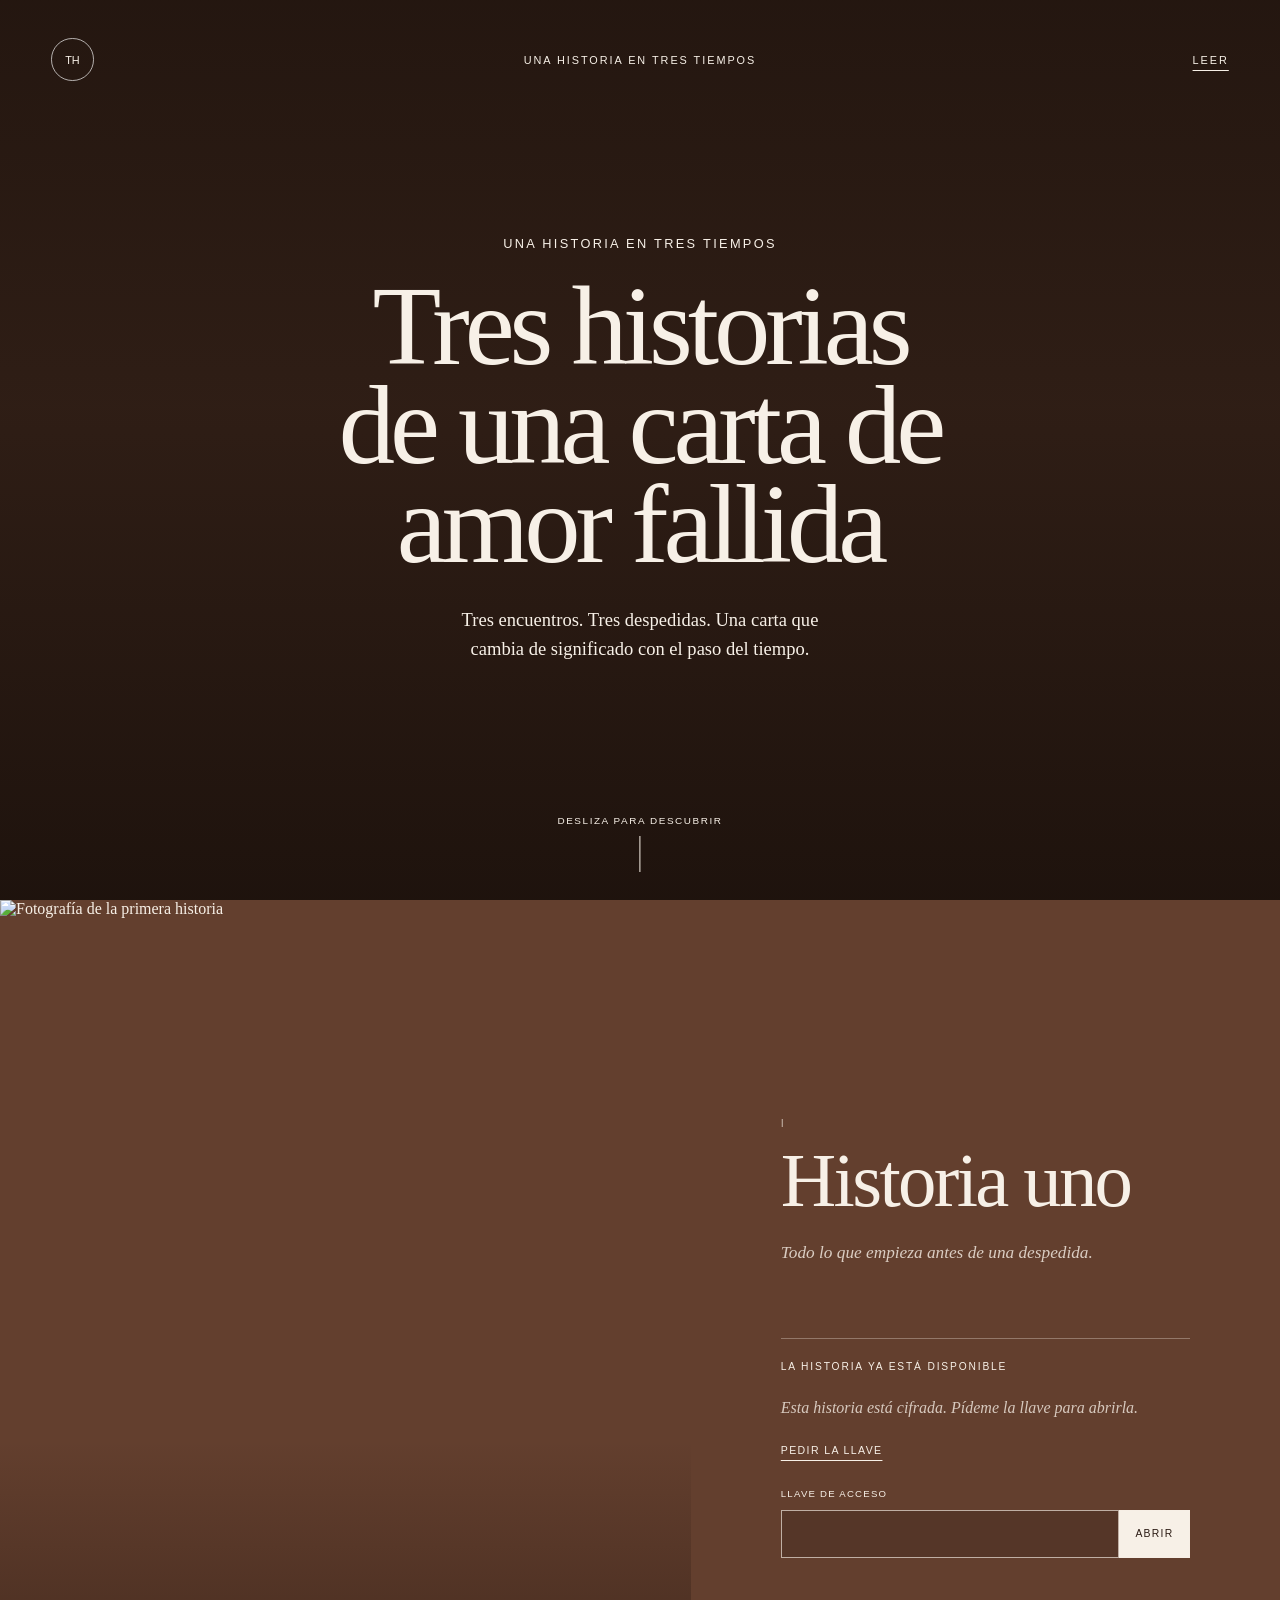
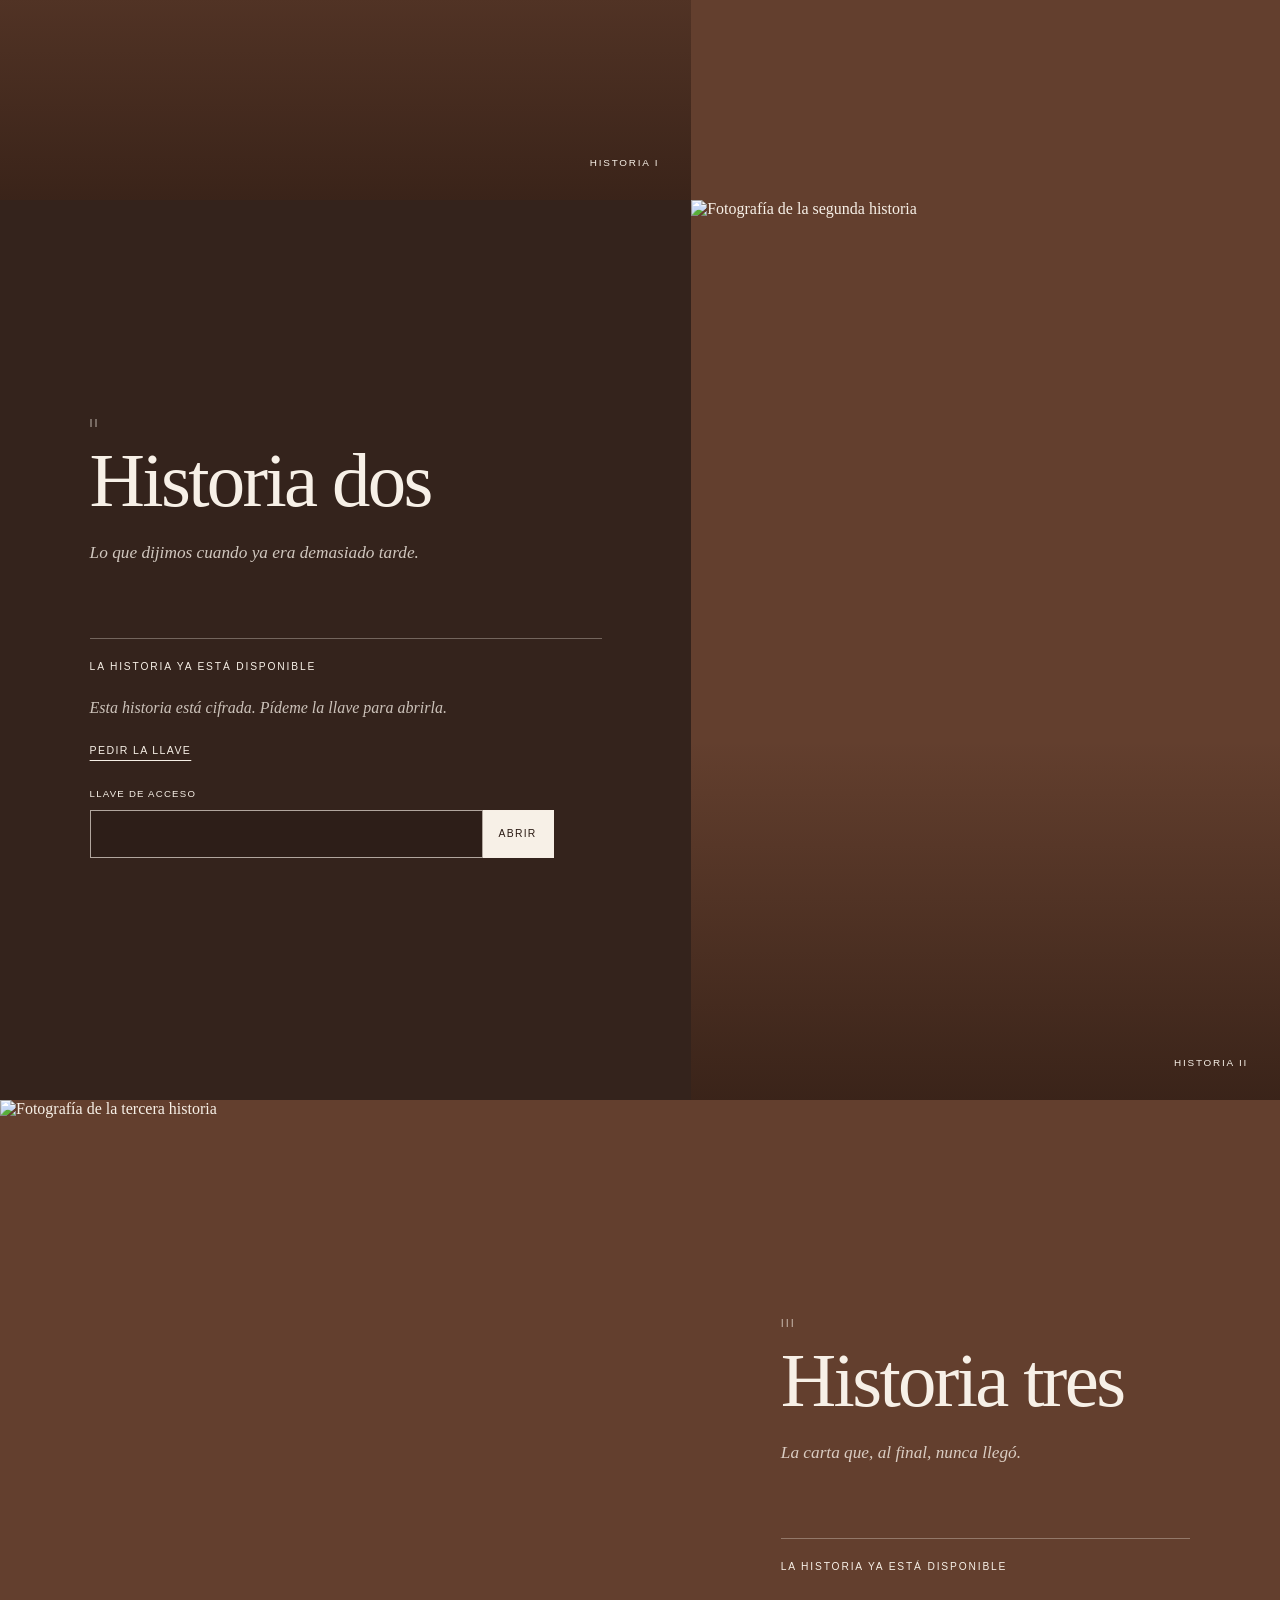
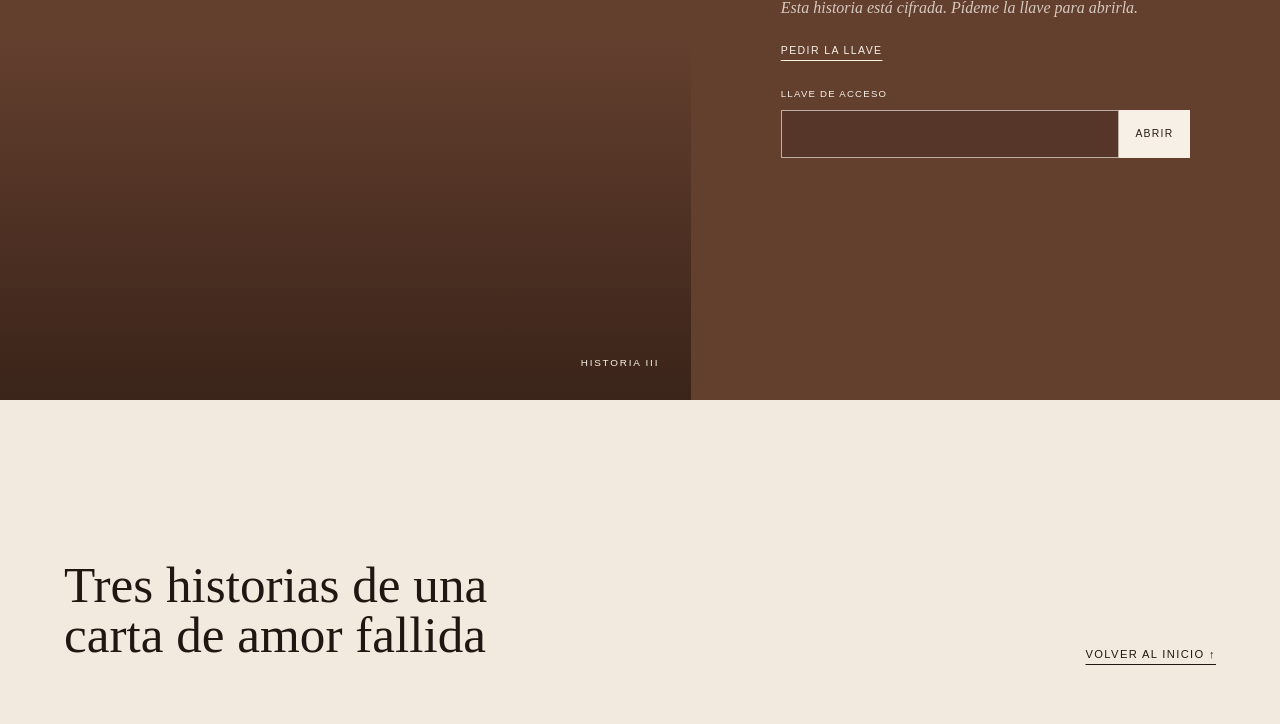
==== index.html @ 9cb8d633 "Initial commit" ====
<!doctype html>
<html lang="es">
  <head>
    <meta charset="UTF-8" />
    <meta name="viewport" content="width=device-width, initial-scale=1" />
    <meta
      name="description"
      content="Tres historias de una carta de amor fallida, publicadas capítulo a capítulo."
    />
    <meta name="theme-color" content="#261811" />
    <title>Tres historias de una carta de amor fallida</title>
    <link rel="stylesheet" href="styles.css" />
    <script src="config.js" defer></script>
    <script src="app.js" defer></script>
  </head>
  <body>
    <a class="skip-link" href="#chapters">Saltar a las historias</a>

    <header class="hero" id="inicio">
      <div class="hero__image" aria-hidden="true"></div>
      <div class="hero__shade" aria-hidden="true"></div>

      <nav class="topbar" aria-label="Navegación principal">
        <a class="topbar__mark" href="#inicio" aria-label="Volver al inicio">TH</a>
        <p class="topbar__eyebrow">Una historia en tres tiempos</p>
        <a class="topbar__link" href="#chapters">Leer</a>
      </nav>

      <div class="hero__content">
        <p class="kicker" id="site-kicker"></p>
        <h1 id="site-title">Tres historias de una carta de amor fallida</h1>
        <p class="hero__intro" id="site-intro"></p>
      </div>

      <a class="scroll-cue" href="#chapters">
        <span>Desliza para descubrir</span>
        <span class="scroll-cue__line" aria-hidden="true"></span>
      </a>
    </header>

    <main id="chapters" aria-label="Historias"></main>

    <dialog class="reader" id="story-reader" aria-labelledby="reader-title">
      <div class="reader__header">
        <p id="reader-number"></p>
        <button class="reader__close" type="button" aria-label="Cerrar la historia">Cerrar ×</button>
      </div>
      <article class="reader__article">
        <h2 id="reader-title"></h2>
        <div class="reader__body" id="reader-body"></div>
      </article>
    </dialog>

    <footer class="footer">
      <p id="footer-title">Tres historias de una carta de amor fallida</p>
      <a href="#inicio">Volver al inicio ↑</a>
    </footer>

    <noscript>
      <p class="noscript">
        Activa JavaScript para ver las cuentas regresivas y acceder a las historias.
      </p>
    </noscript>
  </body>
</html>
---- styles.css ----
:root {
  --paper: #f2eadf;
  --ink: #201712;
  --cream: #f7f0e7;
  --brown: #633f2e;
  --brown-deep: #2b1b14;
  --rust: #9d5e42;
  --line: rgba(247, 240, 231, 0.32);
  --serif: Georgia, "Times New Roman", Times, serif;
  --sans: Arial, Helvetica, sans-serif;
}

* {
  box-sizing: border-box;
}

html {
  scroll-behavior: smooth;
  scroll-snap-type: y proximity;
}

body {
  margin: 0;
  color: var(--cream);
  background: var(--brown-deep);
  font-family: var(--serif);
}

a {
  color: inherit;
}

.skip-link {
  position: fixed;
  z-index: 100;
  top: 0.75rem;
  left: 0.75rem;
  padding: 0.75rem 1rem;
  color: var(--ink);
  background: var(--cream);
  transform: translateY(-150%);
}

.skip-link:focus {
  transform: translateY(0);
}

.hero,
.chapter {
  min-height: 100svh;
  scroll-snap-align: start;
}

.hero {
  position: relative;
  display: grid;
  place-items: center;
  overflow: hidden;
  isolation: isolate;
  padding: clamp(1.25rem, 3vw, 3rem);
}

.hero__image,
.hero__shade {
  position: absolute;
  z-index: -2;
  inset: 0;
}

.hero__image {
  background-position: center;
  background-size: cover;
  transform: scale(1.02);
}

.hero__shade {
  z-index: -1;
  background:
    linear-gradient(180deg, rgba(20, 12, 8, 0.5), rgba(20, 12, 8, 0.16) 45%, rgba(20, 12, 8, 0.68)),
    rgba(79, 51, 39, 0.24);
}

.topbar {
  position: absolute;
  top: 0;
  left: 0;
  display: grid;
  grid-template-columns: 1fr auto 1fr;
  align-items: center;
  width: 100%;
  padding: clamp(1.25rem, 3vw, 2.5rem) clamp(1.25rem, 4vw, 4rem);
  font-family: var(--sans);
  font-size: 0.68rem;
  letter-spacing: 0.18em;
  text-transform: uppercase;
}

.topbar__mark {
  width: 2.65rem;
  height: 2.65rem;
  display: grid;
  place-items: center;
  border: 1px solid rgba(255, 255, 255, 0.65);
  border-radius: 50%;
  text-decoration: none;
  letter-spacing: 0;
}

.topbar__eyebrow {
  margin: 0;
}

.topbar__link {
  justify-self: end;
  text-underline-offset: 0.4rem;
}

.hero__content {
  width: min(70rem, 88vw);
  text-align: center;
}

.kicker,
.chapter__number,
.release__label,
.release__date,
.chapter__visual figcaption {
  font-family: var(--sans);
  text-transform: uppercase;
  letter-spacing: 0.18em;
}

.kicker {
  margin: 0 0 1.6rem;
  font-size: clamp(0.64rem, 1vw, 0.8rem);
}

h1 {
  max-width: 14ch;
  margin: 0 auto;
  font-size: clamp(3.2rem, 8.8vw, 9rem);
  font-weight: 400;
  line-height: 0.88;
  letter-spacing: -0.045em;
  text-wrap: balance;
}

.hero__intro {
  max-width: 41rem;
  margin: 2rem auto 0;
  font-size: clamp(1rem, 1.45vw, 1.3rem);
  line-height: 1.55;
  text-wrap: balance;
}

.scroll-cue {
  position: absolute;
  bottom: 1.75rem;
  left: 50%;
  display: flex;
  flex-direction: column;
  align-items: center;
  gap: 0.65rem;
  font-family: var(--sans);
  font-size: 0.62rem;
  letter-spacing: 0.16em;
  text-decoration: none;
  text-transform: uppercase;
  transform: translateX(-50%);
}

.scroll-cue__line {
  display: block;
  width: 1px;
  height: 2.25rem;
  background: currentColor;
}

.chapter {
  display: grid;
  grid-template-columns: minmax(0, 1.08fr) minmax(25rem, 0.92fr);
  background: var(--brown);
}

.chapter--reverse .chapter__visual {
  order: 2;
}

.chapter--reverse .chapter__panel {
  background: #34231c;
}

.chapter__visual {
  position: relative;
  min-height: 100svh;
  margin: 0;
  overflow: hidden;
}

.chapter__visual::after {
  content: "";
  position: absolute;
  inset: 0;
  background: linear-gradient(180deg, transparent 60%, rgba(26, 14, 9, 0.56));
  pointer-events: none;
}

.chapter__visual img {
  width: 100%;
  height: 100%;
  display: block;
  object-fit: cover;
  transition: transform 1.2s ease;
}

.chapter:hover .chapter__visual img {
  transform: scale(1.025);
}

.chapter__visual figcaption {
  position: absolute;
  z-index: 1;
  right: 2rem;
  bottom: 2rem;
  font-size: 0.62rem;
}

.chapter__panel {
  min-height: 100svh;
  display: flex;
  flex-direction: column;
  justify-content: center;
  padding: clamp(3rem, 7vw, 8rem);
}

.chapter__number {
  margin: 0 0 1rem;
  color: rgba(247, 240, 231, 0.68);
  font-size: 0.68rem;
}

h2 {
  margin: 0;
  font-size: clamp(3rem, 6vw, 6rem);
  font-weight: 400;
  line-height: 0.95;
  letter-spacing: -0.035em;
}

.chapter__subtitle {
  max-width: 27rem;
  margin: 1.4rem 0 clamp(3.5rem, 8vh, 6.5rem);
  color: rgba(247, 240, 231, 0.8);
  font-size: clamp(1rem, 1.35vw, 1.25rem);
  font-style: italic;
  line-height: 1.5;
}

.release {
  padding-top: 1.4rem;
  border-top: 1px solid var(--line);
}

.release__label,
.release__date {
  margin: 0;
  font-size: 0.64rem;
}

.release__date {
  margin-top: 1.3rem;
  color: rgba(247, 240, 231, 0.58);
  letter-spacing: 0.08em;
  text-transform: none;
}

.release__announcement {
  position: absolute;
  width: 1px;
  height: 1px;
  padding: 0;
  margin: -1px;
  overflow: hidden;
  clip: rect(0, 0, 0, 0);
  white-space: nowrap;
  border: 0;
}

.countdown {
  display: flex;
  align-items: flex-start;
  gap: clamp(0.45rem, 1.5vw, 1.1rem);
  margin-top: 1.65rem;
  font-family: var(--sans);
}

.countdown div {
  min-width: clamp(2.6rem, 5vw, 4rem);
  text-align: center;
}

.countdown strong {
  display: block;
  font-family: var(--serif);
  font-size: clamp(2rem, 4vw, 3.5rem);
  font-weight: 400;
  line-height: 1;
  font-variant-numeric: tabular-nums;
}

.countdown span {
  display: block;
  margin-top: 0.55rem;
  color: rgba(247, 240, 231, 0.62);
  font-size: clamp(0.52rem, 0.75vw, 0.64rem);
  letter-spacing: 0.1em;
  text-transform: uppercase;
}

.countdown i {
  padding-top: 0.8rem;
  color: rgba(247, 240, 231, 0.4);
  font-family: var(--serif);
  font-style: normal;
  font-size: 1.45rem;
}

.story-link {
  display: none;
  width: fit-content;
  margin-top: 1.6rem;
  padding: 0.95rem 1.2rem;
  border: 1px solid var(--cream);
  font-family: var(--sans);
  font-size: 0.68rem;
  letter-spacing: 0.14em;
  text-decoration: none;
  text-transform: uppercase;
  color: var(--cream);
  background: transparent;
  cursor: pointer;
  transition: color 180ms ease, background 180ms ease;
}

.story-link:hover,
.story-link:focus-visible {
  color: var(--brown-deep);
  background: var(--cream);
}

.story-link span {
  margin-left: 1.2rem;
}

.release.is-unlocked .countdown,
.release.is-unlocked .release__date {
  display: none;
}

.key-gate {
  display: none;
  margin-top: 1.5rem;
}

.release.is-unlocked .key-gate {
  display: block;
}

.release.is-unlocked.is-decrypted .key-gate {
  display: none;
}

.release.is-unlocked.is-decrypted .story-link {
  display: block;
}

.key-gate__intro {
  max-width: 29rem;
  margin: 0 0 1.25rem;
  color: rgba(247, 240, 231, 0.78);
  font-size: 1rem;
  font-style: italic;
  line-height: 1.5;
}

.request-key {
  display: inline-block;
  margin-bottom: 2rem;
  font-family: var(--sans);
  font-size: 0.66rem;
  letter-spacing: 0.13em;
  text-transform: uppercase;
  text-underline-offset: 0.4rem;
}

.key-form label {
  display: block;
  margin-bottom: 0.65rem;
  font-family: var(--sans);
  font-size: 0.6rem;
  letter-spacing: 0.13em;
  text-transform: uppercase;
}

.key-form__row {
  display: flex;
  width: min(100%, 29rem);
}

.key-form input,
.key-form button {
  min-height: 3rem;
  border: 1px solid rgba(247, 240, 231, 0.65);
  border-radius: 0;
  font: inherit;
}

.key-form input {
  min-width: 0;
  flex: 1;
  padding: 0.75rem 0.9rem;
  color: var(--cream);
  background: rgba(0, 0, 0, 0.14);
  outline: none;
}

.key-form input:focus {
  border-color: var(--cream);
  box-shadow: 0 0 0 1px var(--cream);
}

.key-form button {
  padding: 0.75rem 1rem;
  border-left: 0;
  color: var(--brown-deep);
  background: var(--cream);
  font-family: var(--sans);
  font-size: 0.65rem;
  letter-spacing: 0.12em;
  text-transform: uppercase;
  cursor: pointer;
}

.key-form button:disabled {
  cursor: wait;
  opacity: 0.62;
}

.key-form__status {
  min-height: 1.2em;
  margin: 0.75rem 0 0;
  color: rgba(247, 240, 231, 0.72);
  font-family: var(--sans);
  font-size: 0.7rem;
}

.key-form__status.is-error {
  color: #ffd0c0;
}

.reader {
  width: 100%;
  max-width: none;
  height: 100%;
  max-height: none;
  margin: 0;
  padding: 0;
  border: 0;
  color: var(--ink);
  background: var(--paper);
}

.reader::backdrop {
  background: rgba(24, 15, 11, 0.75);
}

.reader__header {
  position: sticky;
  z-index: 2;
  top: 0;
  display: flex;
  align-items: center;
  justify-content: space-between;
  padding: 1.15rem clamp(1.25rem, 4vw, 4rem);
  border-bottom: 1px solid rgba(32, 23, 18, 0.15);
  background: rgba(242, 234, 223, 0.94);
  backdrop-filter: blur(12px);
  font-family: var(--sans);
  font-size: 0.64rem;
  letter-spacing: 0.14em;
  text-transform: uppercase;
}

.reader__header p {
  margin: 0;
}

.reader__close {
  padding: 0.3rem 0;
  border: 0;
  color: inherit;
  background: transparent;
  font: inherit;
  letter-spacing: inherit;
  text-transform: inherit;
  cursor: pointer;
}

.reader__article {
  width: min(43rem, calc(100% - 2.5rem));
  margin: 0 auto;
  padding: clamp(5rem, 11vw, 9rem) 0;
}

.reader__article h2 {
  margin-bottom: clamp(3rem, 7vw, 5rem);
  font-size: clamp(3.5rem, 9vw, 7rem);
}

.reader__body {
  font-size: clamp(1.1rem, 2vw, 1.35rem);
  line-height: 1.8;
}

.reader__body > :first-child {
  margin-top: 0;
}

.reader__body p {
  margin: 0 0 1.5em;
}

.footer {
  min-height: 36vh;
  display: flex;
  align-items: flex-end;
  justify-content: space-between;
  gap: 2rem;
  padding: clamp(2rem, 5vw, 5rem);
  color: var(--ink);
  background: var(--paper);
}

.footer p {
  max-width: 18ch;
  margin: 0;
  font-size: clamp(1.8rem, 4vw, 4rem);
  line-height: 0.98;
}

.footer a {
  font-family: var(--sans);
  font-size: 0.7rem;
  letter-spacing: 0.12em;
  text-transform: uppercase;
  text-underline-offset: 0.35rem;
}

.noscript {
  position: fixed;
  z-index: 50;
  right: 1rem;
  bottom: 1rem;
  max-width: 24rem;
  padding: 1rem;
  color: var(--ink);
  background: var(--cream);
}

@media (max-width: 760px) {
  .topbar {
    grid-template-columns: 1fr 1fr;
  }

  .topbar__eyebrow {
    display: none;
  }

  h1 {
    font-size: clamp(3.25rem, 16vw, 5.75rem);
  }

  .hero__intro {
    font-size: 0.96rem;
  }

  .chapter,
  .chapter--reverse {
    grid-template-columns: 1fr;
  }

  .chapter__visual,
  .chapter__panel {
    min-height: 58svh;
  }

  .chapter--reverse .chapter__visual {
    order: 0;
  }

  .chapter__panel {
    justify-content: flex-start;
    padding: 3.25rem 1.5rem 4.5rem;
  }

  .chapter__subtitle {
    margin-bottom: 3.5rem;
  }

  .countdown {
    justify-content: space-between;
    gap: 0.3rem;
  }

  .countdown div {
    min-width: 0;
  }

  .countdown strong {
    font-size: clamp(1.8rem, 10vw, 3rem);
  }

  .countdown i {
    padding-top: 0.4rem;
  }

  .footer {
    align-items: flex-start;
    flex-direction: column;
  }
}

@media (prefers-reduced-motion: reduce) {
  html {
    scroll-behavior: auto;
  }

  .chapter__visual img {
    transition: none;
  }
}
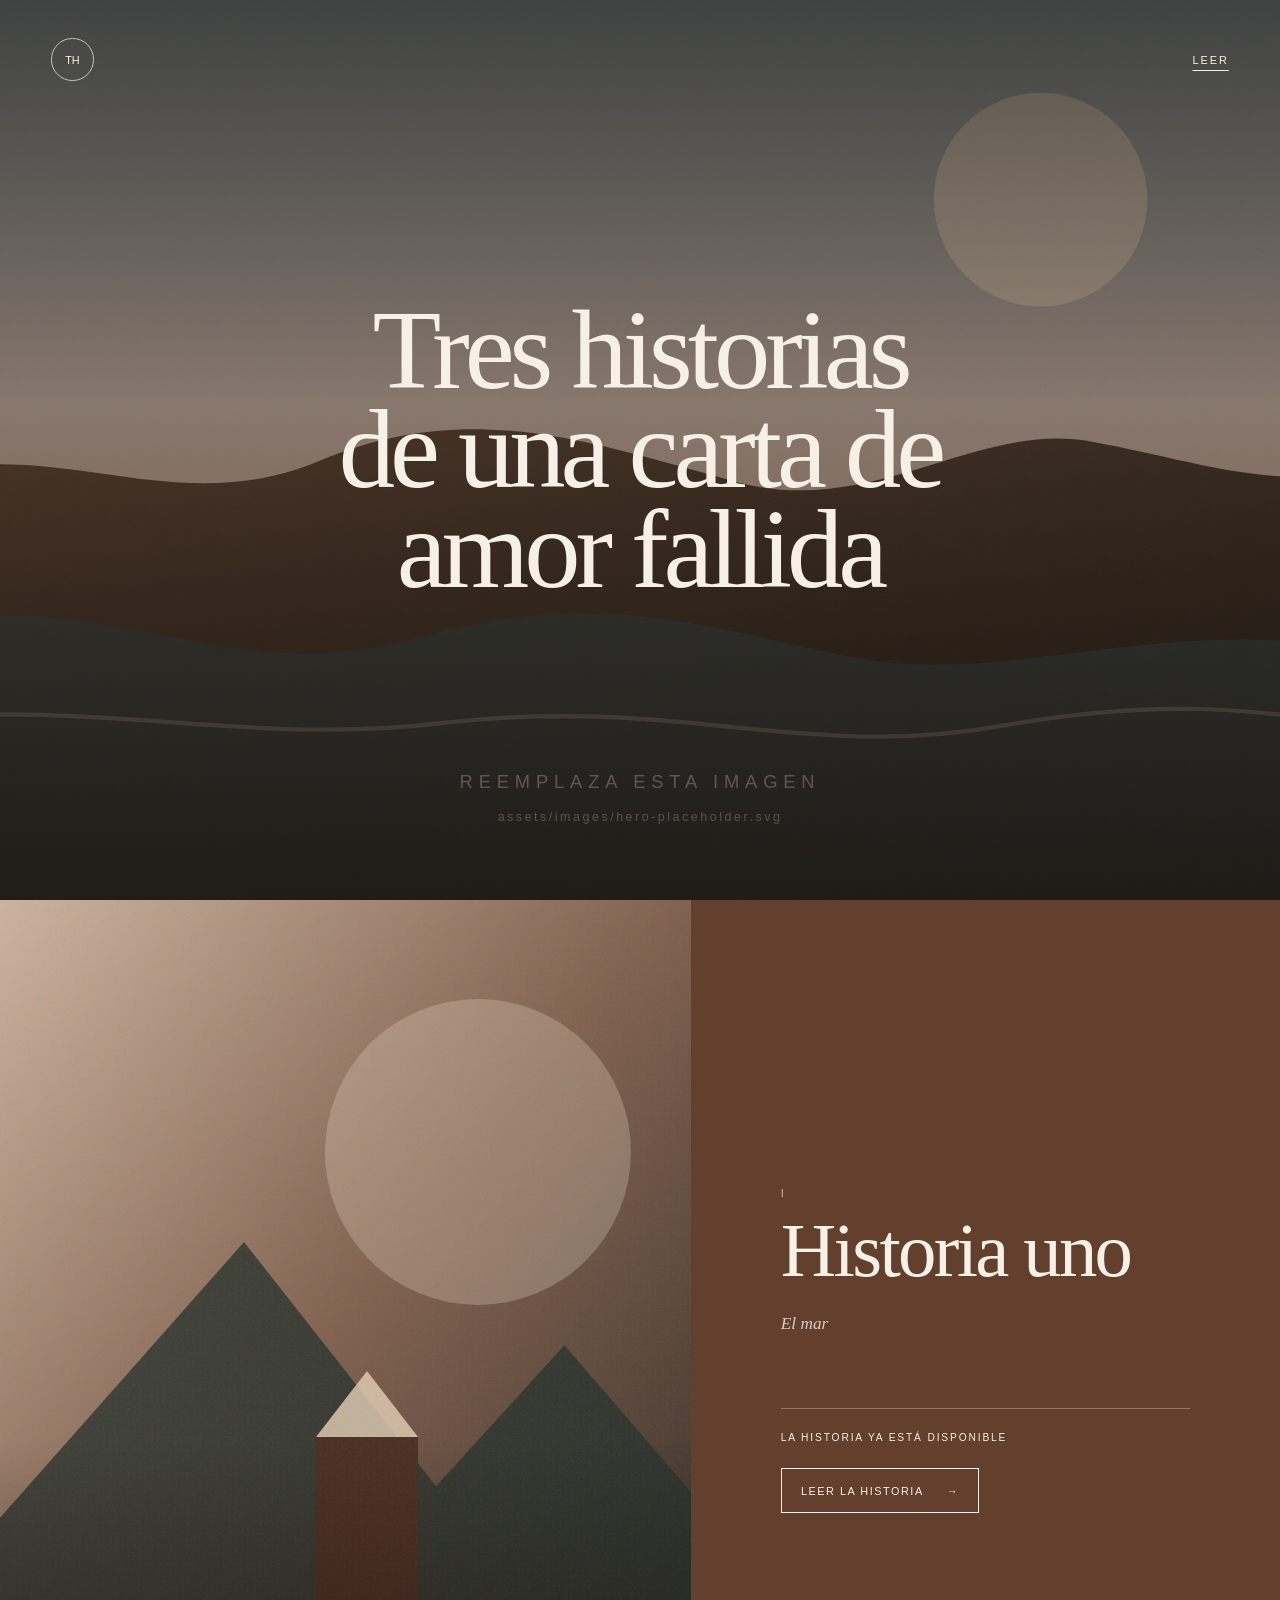
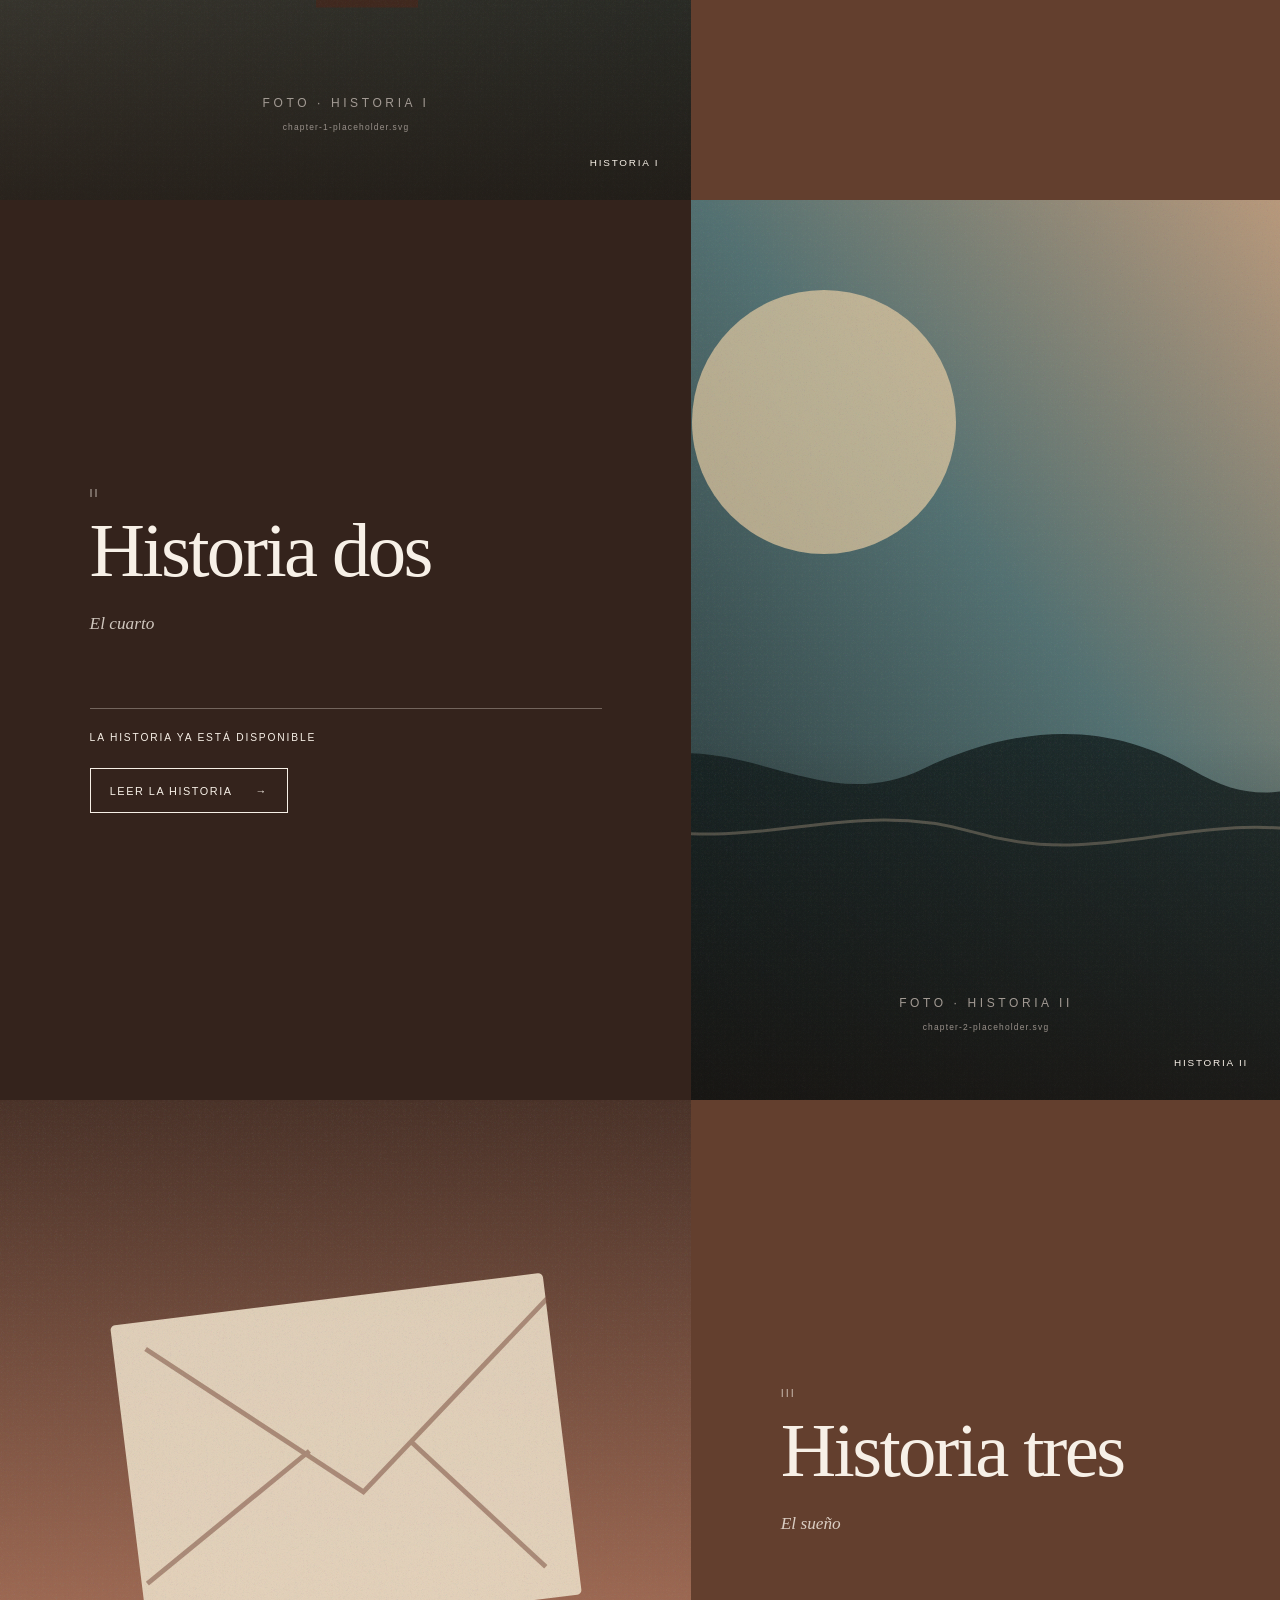
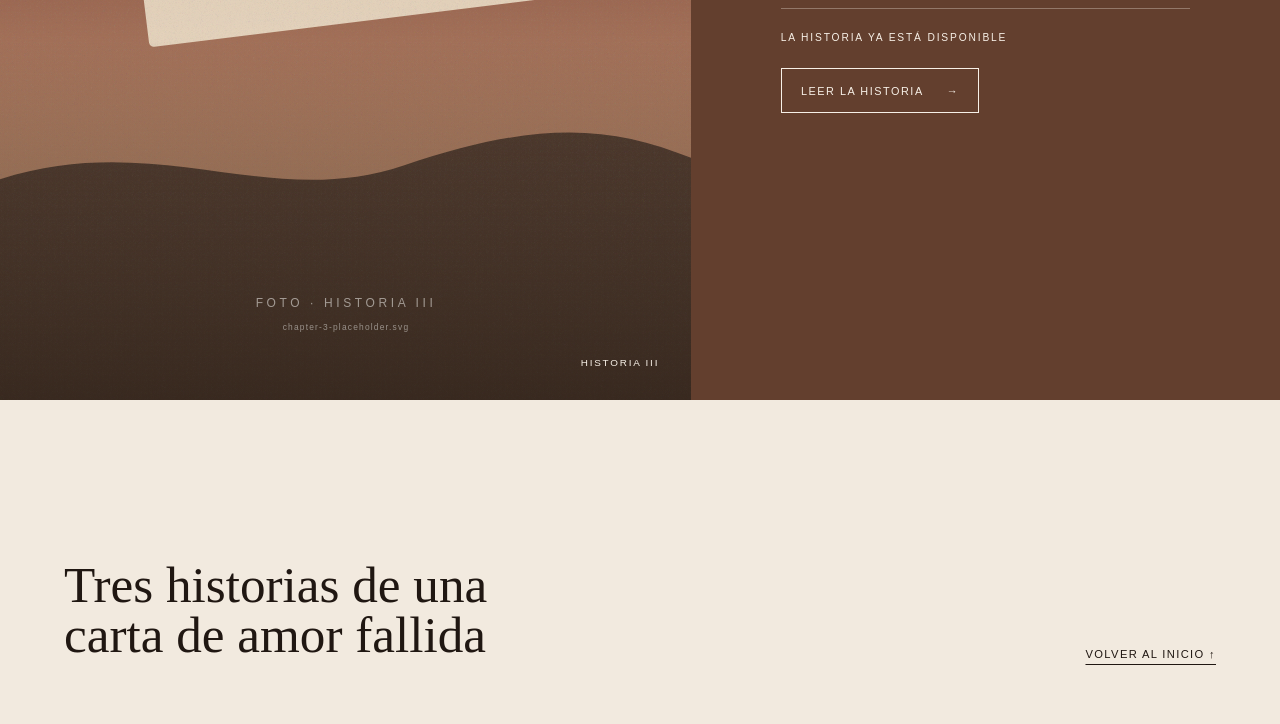
==== commit d6de00ee: "correccion panel 1" ====
--- a/index.html
+++ b/index.html
@@ -22,20 +22,12 @@
 
       <nav class="topbar" aria-label="Navegación principal">
         <a class="topbar__mark" href="#inicio" aria-label="Volver al inicio">TH</a>
-        <p class="topbar__eyebrow">Una historia en tres tiempos</p>
         <a class="topbar__link" href="#chapters">Leer</a>
       </nav>
 
       <div class="hero__content">
-        <p class="kicker" id="site-kicker"></p>
         <h1 id="site-title">Tres historias de una carta de amor fallida</h1>
-        <p class="hero__intro" id="site-intro"></p>
       </div>
-
-      <a class="scroll-cue" href="#chapters">
-        <span>Desliza para descubrir</span>
-        <span class="scroll-cue__line" aria-hidden="true"></span>
-      </a>
     </header>
 
     <main id="chapters" aria-label="Historias"></main>
--- a/styles.css
+++ b/styles.css
@@ -85,7 +85,7 @@
   top: 0;
   left: 0;
   display: grid;
-  grid-template-columns: 1fr auto 1fr;
+  grid-template-columns: 1fr 1fr;
   align-items: center;
   width: 100%;
   padding: clamp(1.25rem, 3vw, 2.5rem) clamp(1.25rem, 4vw, 4rem);
@@ -106,10 +106,6 @@
   letter-spacing: 0;
 }
 
-.topbar__eyebrow {
-  margin: 0;
-}
-
 .topbar__link {
   justify-self: end;
   text-underline-offset: 0.4rem;
@@ -120,7 +116,6 @@
   text-align: center;
 }
 
-.kicker,
 .chapter__number,
 .release__label,
 .release__date,
@@ -128,11 +123,6 @@
   font-family: var(--sans);
   text-transform: uppercase;
   letter-spacing: 0.18em;
-}
-
-.kicker {
-  margin: 0 0 1.6rem;
-  font-size: clamp(0.64rem, 1vw, 0.8rem);
 }
 
 h1 {
@@ -143,37 +133,6 @@
   line-height: 0.88;
   letter-spacing: -0.045em;
   text-wrap: balance;
-}
-
-.hero__intro {
-  max-width: 41rem;
-  margin: 2rem auto 0;
-  font-size: clamp(1rem, 1.45vw, 1.3rem);
-  line-height: 1.55;
-  text-wrap: balance;
-}
-
-.scroll-cue {
-  position: absolute;
-  bottom: 1.75rem;
-  left: 50%;
-  display: flex;
-  flex-direction: column;
-  align-items: center;
-  gap: 0.65rem;
-  font-family: var(--sans);
-  font-size: 0.62rem;
-  letter-spacing: 0.16em;
-  text-decoration: none;
-  text-transform: uppercase;
-  transform: translateX(-50%);
-}
-
-.scroll-cue__line {
-  display: block;
-  width: 1px;
-  height: 2.25rem;
-  background: currentColor;
 }
 
 .chapter {
@@ -357,105 +316,8 @@
   display: none;
 }
 
-.key-gate {
-  display: none;
-  margin-top: 1.5rem;
-}
-
-.release.is-unlocked .key-gate {
+.release.is-unlocked .story-link {
   display: block;
-}
-
-.release.is-unlocked.is-decrypted .key-gate {
-  display: none;
-}
-
-.release.is-unlocked.is-decrypted .story-link {
-  display: block;
-}
-
-.key-gate__intro {
-  max-width: 29rem;
-  margin: 0 0 1.25rem;
-  color: rgba(247, 240, 231, 0.78);
-  font-size: 1rem;
-  font-style: italic;
-  line-height: 1.5;
-}
-
-.request-key {
-  display: inline-block;
-  margin-bottom: 2rem;
-  font-family: var(--sans);
-  font-size: 0.66rem;
-  letter-spacing: 0.13em;
-  text-transform: uppercase;
-  text-underline-offset: 0.4rem;
-}
-
-.key-form label {
-  display: block;
-  margin-bottom: 0.65rem;
-  font-family: var(--sans);
-  font-size: 0.6rem;
-  letter-spacing: 0.13em;
-  text-transform: uppercase;
-}
-
-.key-form__row {
-  display: flex;
-  width: min(100%, 29rem);
-}
-
-.key-form input,
-.key-form button {
-  min-height: 3rem;
-  border: 1px solid rgba(247, 240, 231, 0.65);
-  border-radius: 0;
-  font: inherit;
-}
-
-.key-form input {
-  min-width: 0;
-  flex: 1;
-  padding: 0.75rem 0.9rem;
-  color: var(--cream);
-  background: rgba(0, 0, 0, 0.14);
-  outline: none;
-}
-
-.key-form input:focus {
-  border-color: var(--cream);
-  box-shadow: 0 0 0 1px var(--cream);
-}
-
-.key-form button {
-  padding: 0.75rem 1rem;
-  border-left: 0;
-  color: var(--brown-deep);
-  background: var(--cream);
-  font-family: var(--sans);
-  font-size: 0.65rem;
-  letter-spacing: 0.12em;
-  text-transform: uppercase;
-  cursor: pointer;
-}
-
-.key-form button:disabled {
-  cursor: wait;
-  opacity: 0.62;
-}
-
-.key-form__status {
-  min-height: 1.2em;
-  margin: 0.75rem 0 0;
-  color: rgba(247, 240, 231, 0.72);
-  font-family: var(--sans);
-  font-size: 0.7rem;
-}
-
-.key-form__status.is-error {
-  color: #ffd0c0;
 }
 
 .reader {
@@ -568,20 +430,8 @@
 }
 
 @media (max-width: 760px) {
-  .topbar {
-    grid-template-columns: 1fr 1fr;
-  }
-
-  .topbar__eyebrow {
-    display: none;
-  }
-
   h1 {
     font-size: clamp(3.25rem, 16vw, 5.75rem);
-  }
-
-  .hero__intro {
-    font-size: 0.96rem;
   }
 
   .chapter,
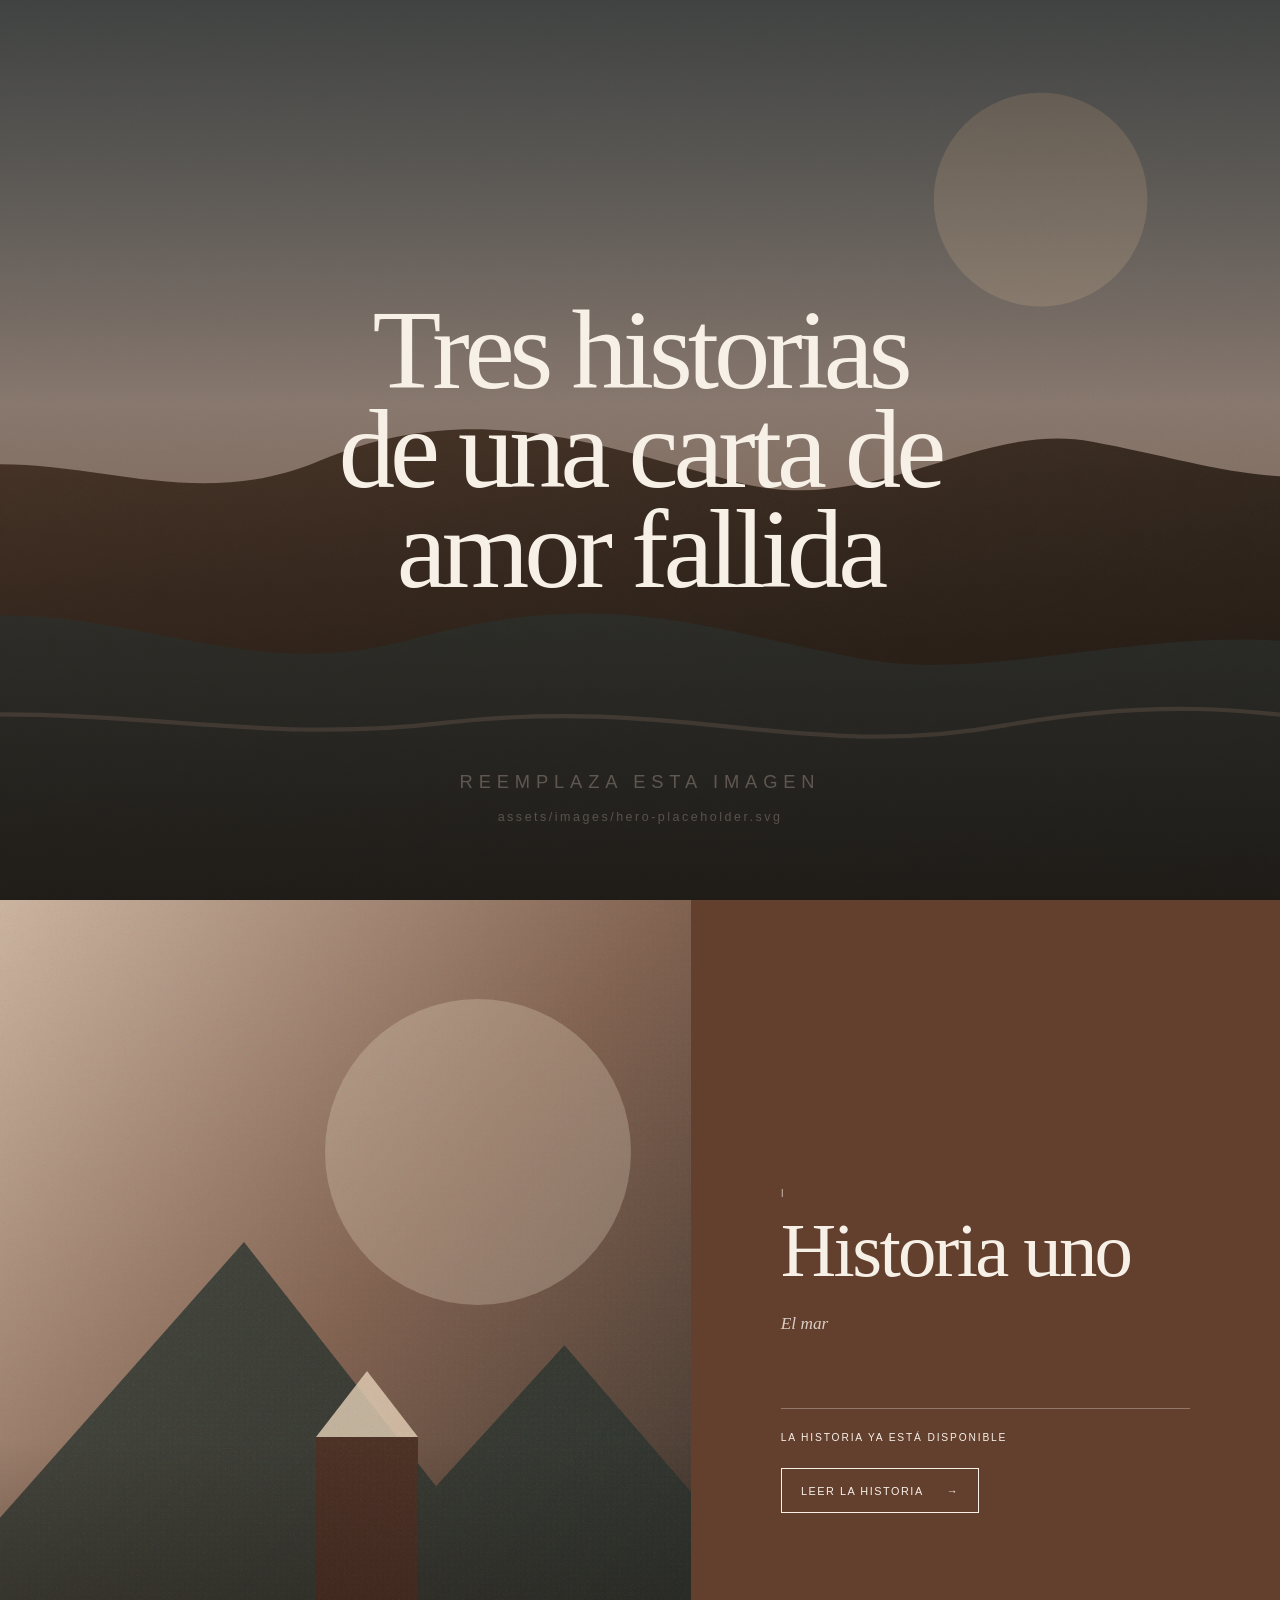
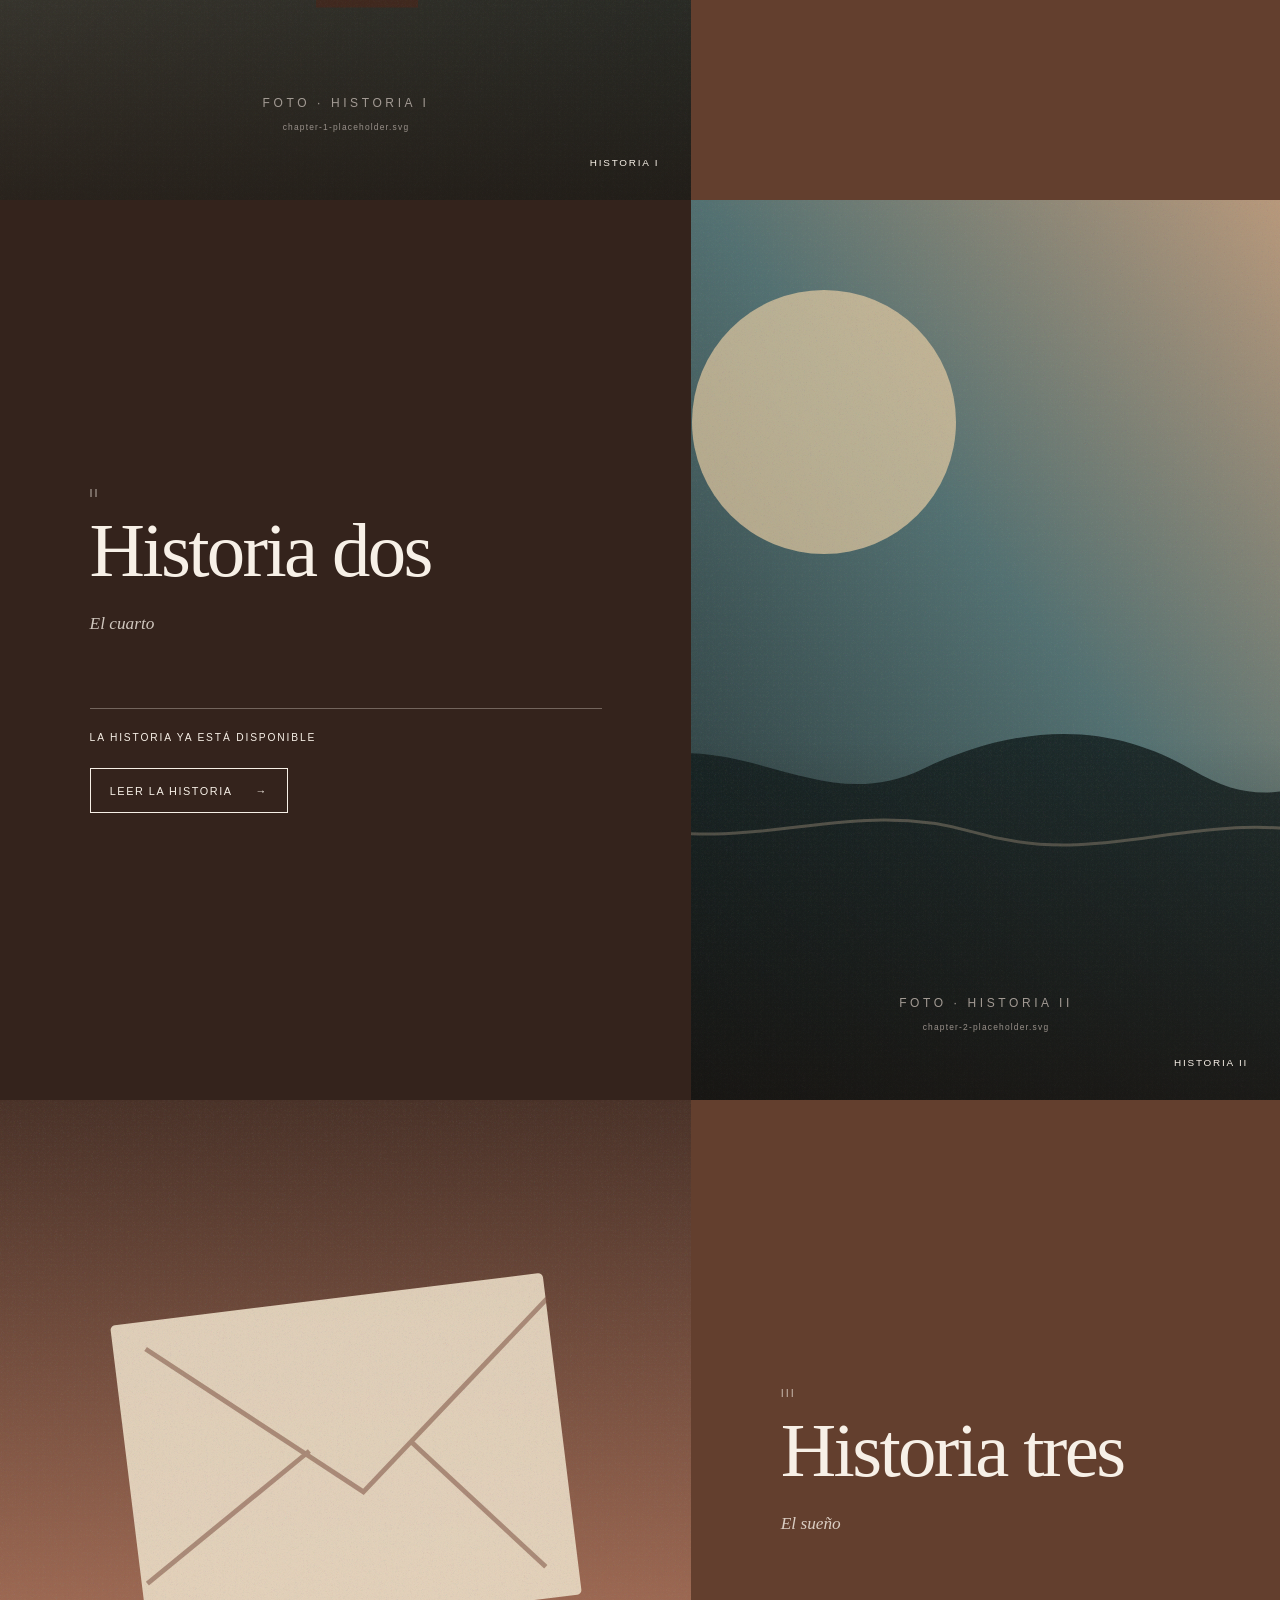
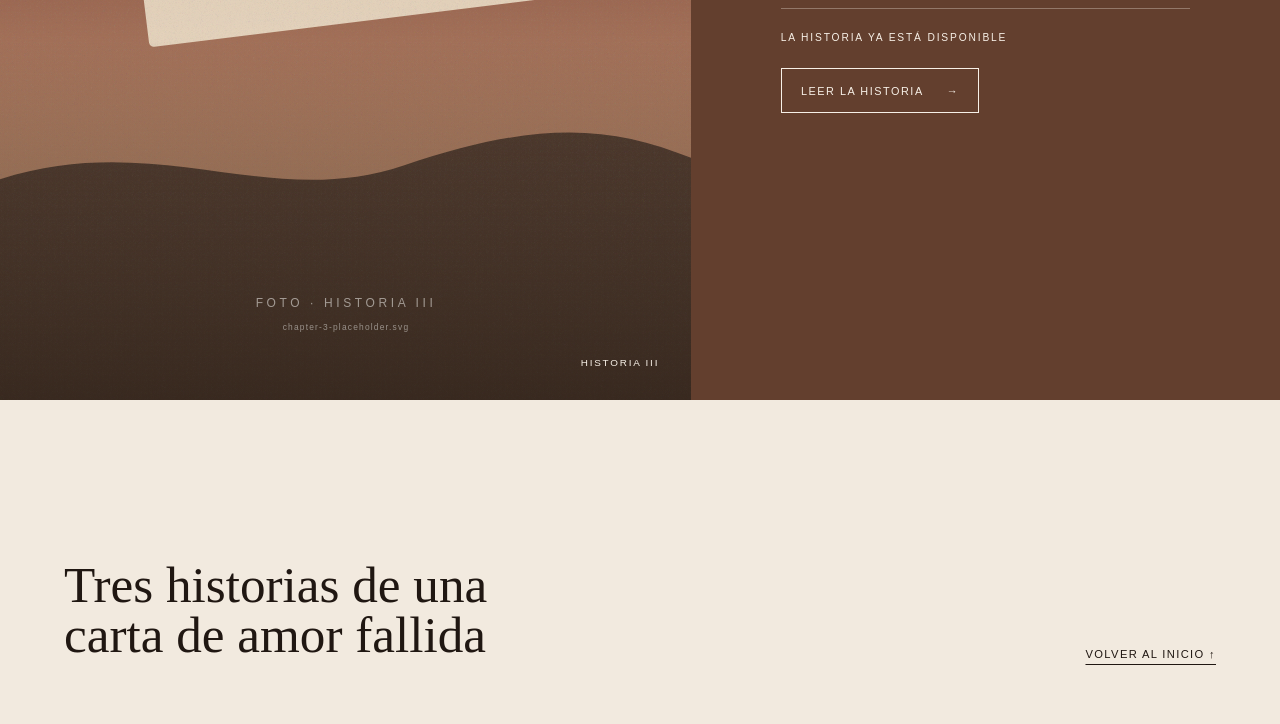
==== commit 33d346e3: "regreso" ====
--- a/index.html
+++ b/index.html
@@ -19,11 +19,6 @@
     <header class="hero" id="inicio">
       <div class="hero__image" aria-hidden="true"></div>
       <div class="hero__shade" aria-hidden="true"></div>
-
-      <nav class="topbar" aria-label="Navegación principal">
-        <a class="topbar__mark" href="#inicio" aria-label="Volver al inicio">TH</a>
-        <a class="topbar__link" href="#chapters">Leer</a>
-      </nav>
 
       <div class="hero__content">
         <h1 id="site-title">Tres historias de una carta de amor fallida</h1>
--- a/styles.css
+++ b/styles.css
@@ -78,37 +78,6 @@
   background:
     linear-gradient(180deg, rgba(20, 12, 8, 0.5), rgba(20, 12, 8, 0.16) 45%, rgba(20, 12, 8, 0.68)),
     rgba(79, 51, 39, 0.24);
-}
-
-.topbar {
-  position: absolute;
-  top: 0;
-  left: 0;
-  display: grid;
-  grid-template-columns: 1fr 1fr;
-  align-items: center;
-  width: 100%;
-  padding: clamp(1.25rem, 3vw, 2.5rem) clamp(1.25rem, 4vw, 4rem);
-  font-family: var(--sans);
-  font-size: 0.68rem;
-  letter-spacing: 0.18em;
-  text-transform: uppercase;
-}
-
-.topbar__mark {
-  width: 2.65rem;
-  height: 2.65rem;
-  display: grid;
-  place-items: center;
-  border: 1px solid rgba(255, 255, 255, 0.65);
-  border-radius: 50%;
-  text-decoration: none;
-  letter-spacing: 0;
-}
-
-.topbar__link {
-  justify-self: end;
-  text-underline-offset: 0.4rem;
 }
 
 .hero__content {
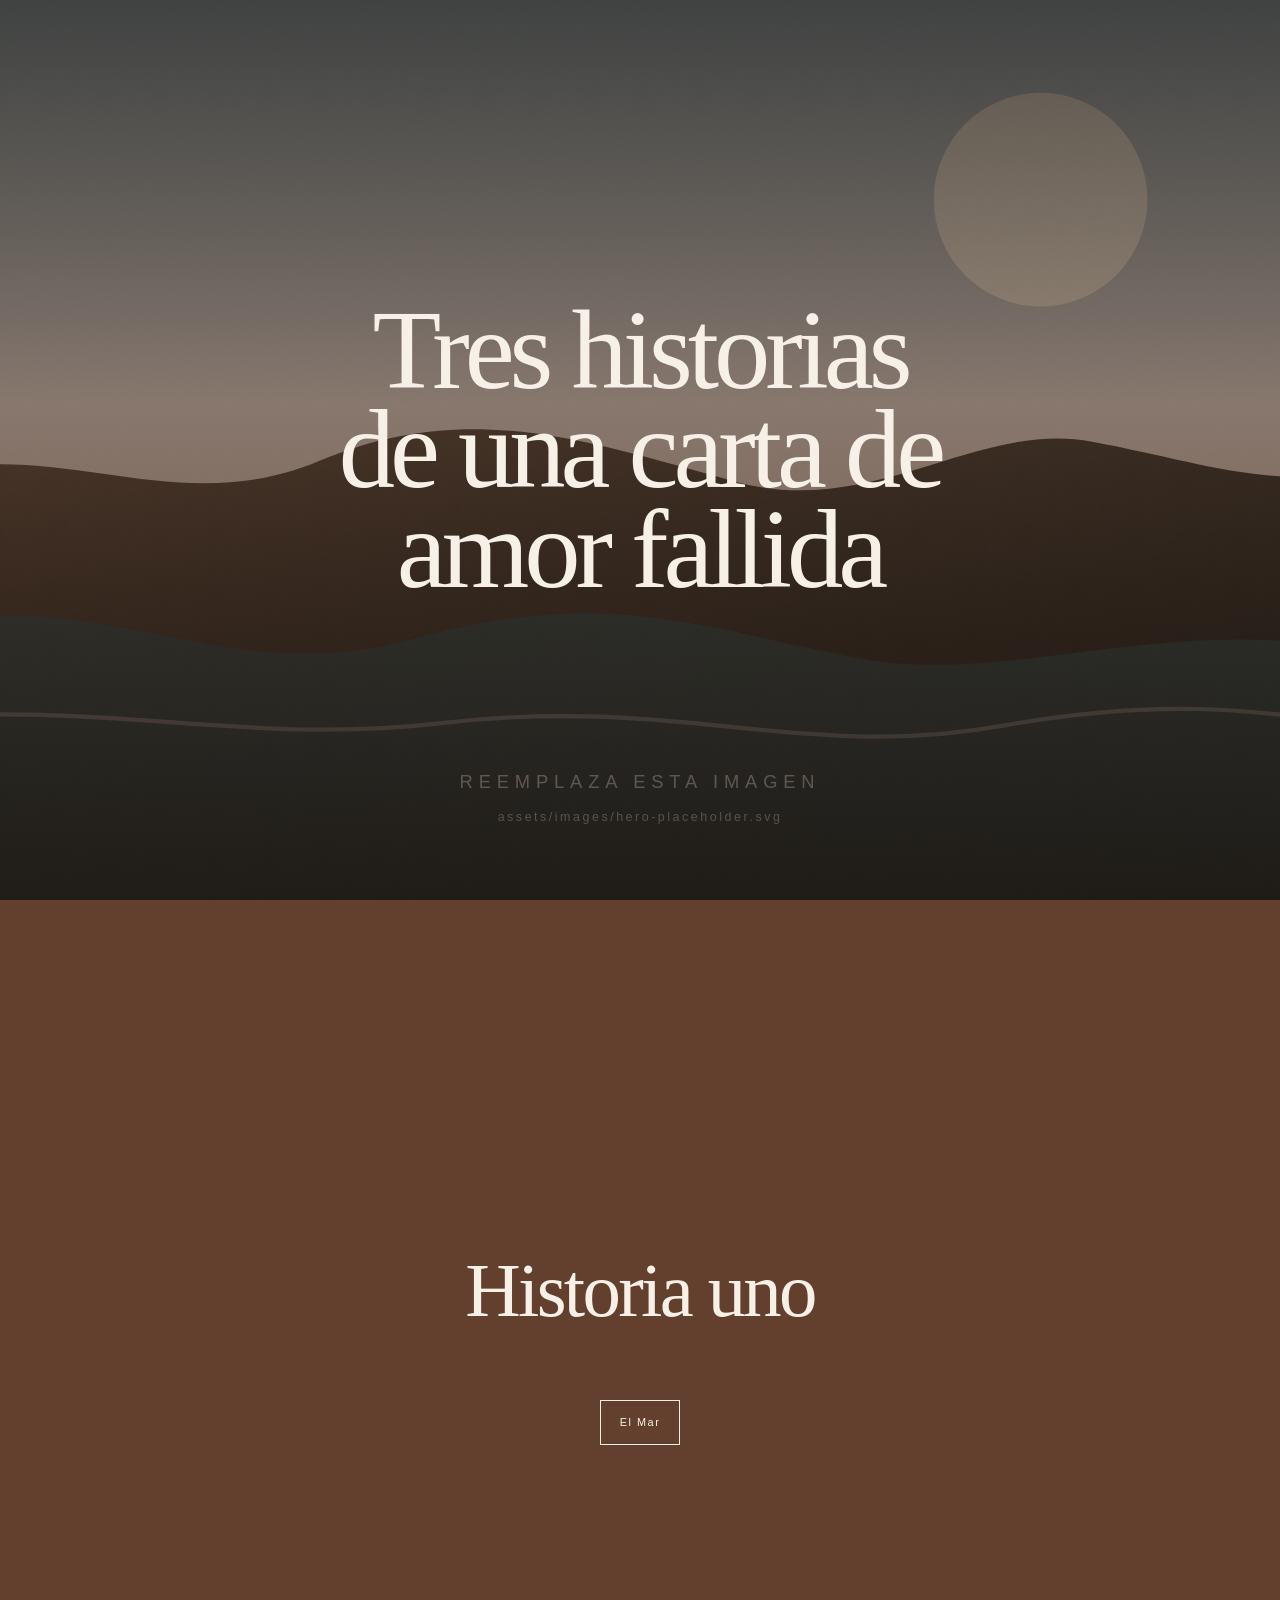
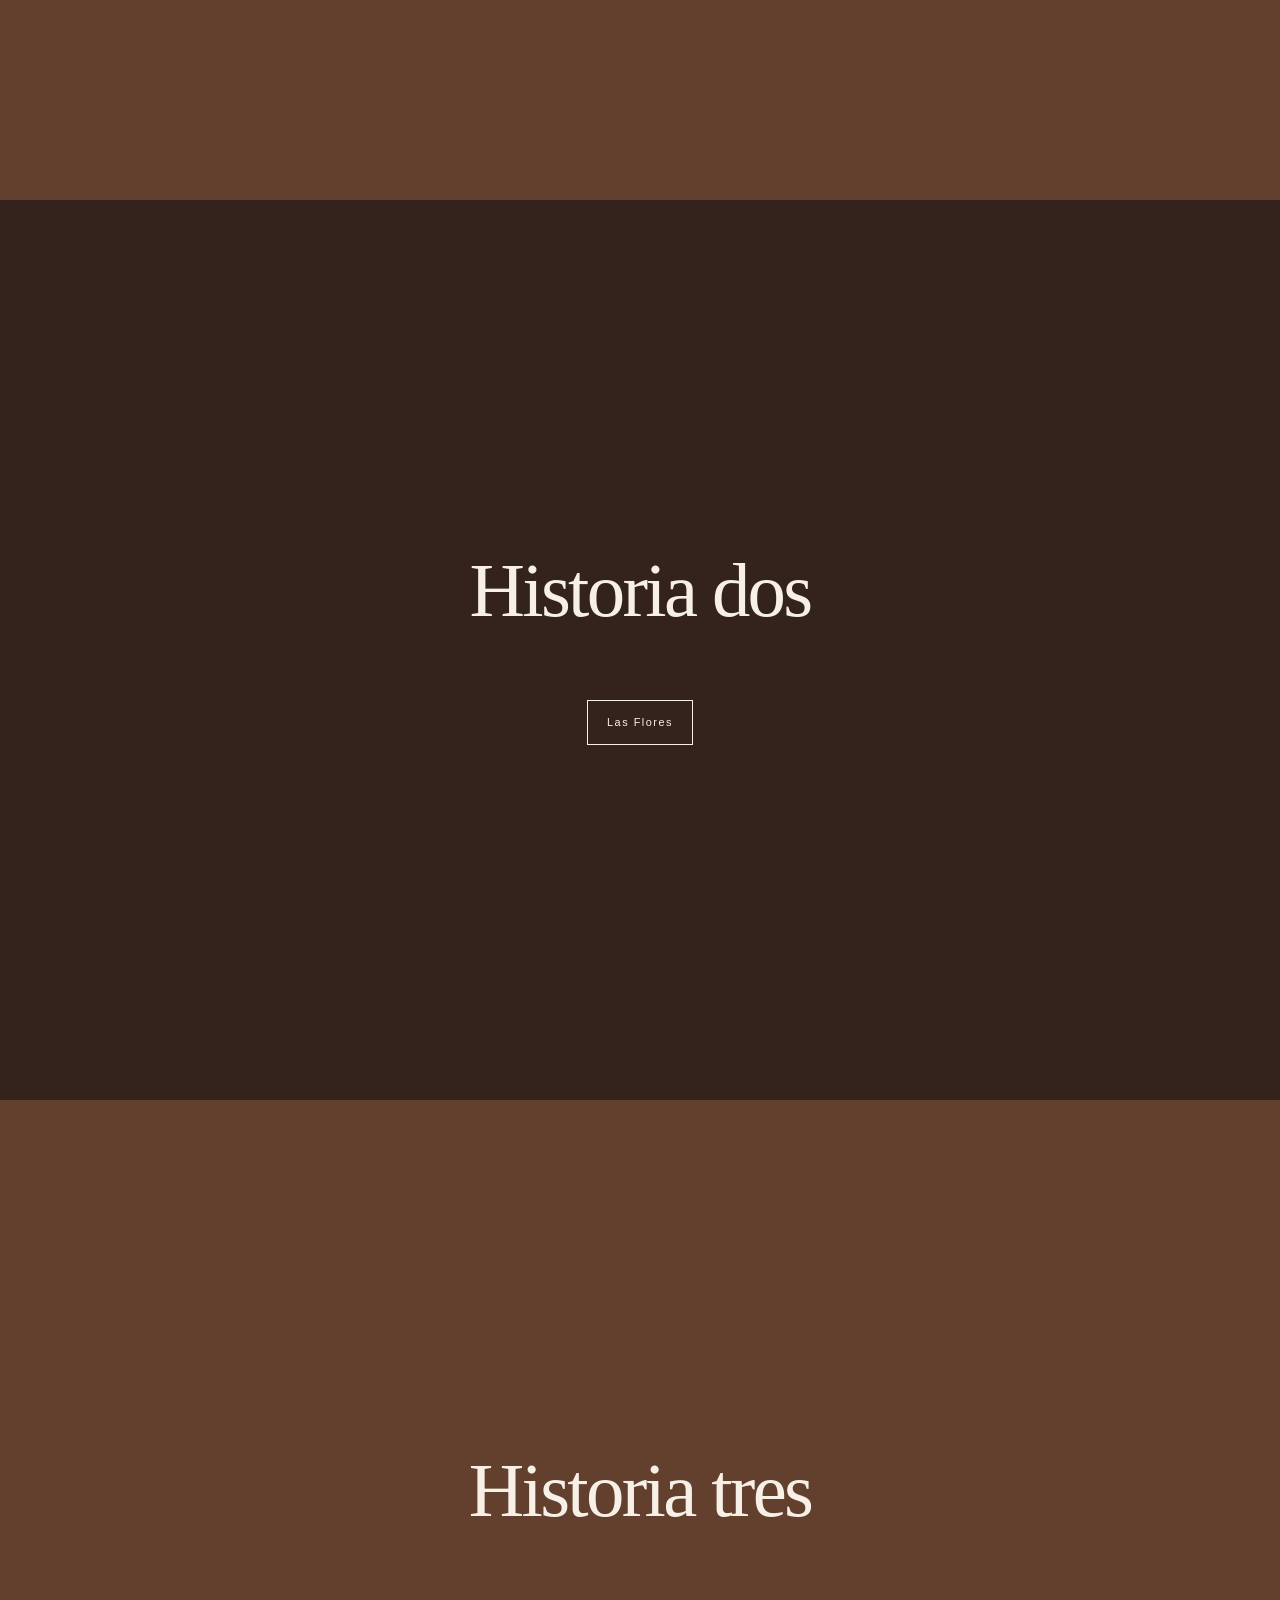
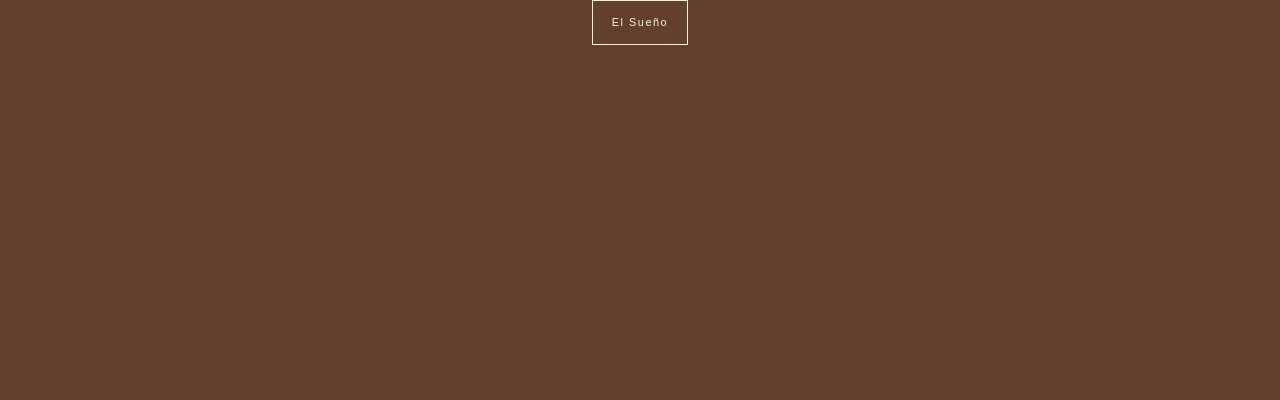
==== commit f850d790: "cleaner" ====
--- a/index.html
+++ b/index.html
@@ -38,11 +38,6 @@
       </article>
     </dialog>
 
-    <footer class="footer">
-      <p id="footer-title">Tres historias de una carta de amor fallida</p>
-      <a href="#inicio">Volver al inicio ↑</a>
-    </footer>
-
     <noscript>
       <p class="noscript">
         Activa JavaScript para ver las cuentas regresivas y acceder a las historias.
--- a/styles.css
+++ b/styles.css
@@ -85,15 +85,6 @@
   text-align: center;
 }
 
-.chapter__number,
-.release__label,
-.release__date,
-.chapter__visual figcaption {
-  font-family: var(--sans);
-  text-transform: uppercase;
-  letter-spacing: 0.18em;
-}
-
 h1 {
   max-width: 14ch;
   margin: 0 auto;
@@ -106,65 +97,21 @@
 
 .chapter {
   display: grid;
-  grid-template-columns: minmax(0, 1.08fr) minmax(25rem, 0.92fr);
+  place-items: center;
   background: var(--brown);
 }
 
-.chapter--reverse .chapter__visual {
-  order: 2;
-}
-
-.chapter--reverse .chapter__panel {
+.chapter--reverse {
   background: #34231c;
 }
 
-.chapter__visual {
-  position: relative;
-  min-height: 100svh;
-  margin: 0;
-  overflow: hidden;
-}
-
-.chapter__visual::after {
-  content: "";
-  position: absolute;
-  inset: 0;
-  background: linear-gradient(180deg, transparent 60%, rgba(26, 14, 9, 0.56));
-  pointer-events: none;
-}
-
-.chapter__visual img {
-  width: 100%;
-  height: 100%;
-  display: block;
-  object-fit: cover;
-  transition: transform 1.2s ease;
-}
-
-.chapter:hover .chapter__visual img {
-  transform: scale(1.025);
-}
-
-.chapter__visual figcaption {
-  position: absolute;
-  z-index: 1;
-  right: 2rem;
-  bottom: 2rem;
-  font-size: 0.62rem;
-}
-
 .chapter__panel {
-  min-height: 100svh;
+  width: min(46rem, 100%);
   display: flex;
   flex-direction: column;
-  justify-content: center;
-  padding: clamp(3rem, 7vw, 8rem);
-}
-
-.chapter__number {
-  margin: 0 0 1rem;
-  color: rgba(247, 240, 231, 0.68);
-  font-size: 0.68rem;
+  align-items: center;
+  padding: clamp(3rem, 7vw, 6rem) 1.5rem;
+  text-align: center;
 }
 
 h2 {
@@ -175,31 +122,8 @@
   letter-spacing: -0.035em;
 }
 
-.chapter__subtitle {
-  max-width: 27rem;
-  margin: 1.4rem 0 clamp(3.5rem, 8vh, 6.5rem);
-  color: rgba(247, 240, 231, 0.8);
-  font-size: clamp(1rem, 1.35vw, 1.25rem);
-  font-style: italic;
-  line-height: 1.5;
-}
-
 .release {
-  padding-top: 1.4rem;
-  border-top: 1px solid var(--line);
-}
-
-.release__label,
-.release__date {
-  margin: 0;
-  font-size: 0.64rem;
-}
-
-.release__date {
-  margin-top: 1.3rem;
-  color: rgba(247, 240, 231, 0.58);
-  letter-spacing: 0.08em;
-  text-transform: none;
+  margin-top: clamp(3rem, 8vh, 6rem);
 }
 
 .release__announcement {
@@ -218,7 +142,7 @@
   display: flex;
   align-items: flex-start;
   gap: clamp(0.45rem, 1.5vw, 1.1rem);
-  margin-top: 1.65rem;
+  margin: 0;
   font-family: var(--sans);
 }
 
@@ -256,14 +180,13 @@
 .story-link {
   display: none;
   width: fit-content;
-  margin-top: 1.6rem;
+  margin: 0 auto;
   padding: 0.95rem 1.2rem;
   border: 1px solid var(--cream);
   font-family: var(--sans);
   font-size: 0.68rem;
   letter-spacing: 0.14em;
   text-decoration: none;
-  text-transform: uppercase;
   color: var(--cream);
   background: transparent;
   cursor: pointer;
@@ -276,12 +199,7 @@
   background: var(--cream);
 }
 
-.story-link span {
-  margin-left: 1.2rem;
-}
-
-.release.is-unlocked .countdown,
-.release.is-unlocked .release__date {
+.release.is-unlocked .countdown {
   display: none;
 }
 
@@ -361,32 +279,6 @@
   margin: 0 0 1.5em;
 }
 
-.footer {
-  min-height: 36vh;
-  display: flex;
-  align-items: flex-end;
-  justify-content: space-between;
-  gap: 2rem;
-  padding: clamp(2rem, 5vw, 5rem);
-  color: var(--ink);
-  background: var(--paper);
-}
-
-.footer p {
-  max-width: 18ch;
-  margin: 0;
-  font-size: clamp(1.8rem, 4vw, 4rem);
-  line-height: 0.98;
-}
-
-.footer a {
-  font-family: var(--sans);
-  font-size: 0.7rem;
-  letter-spacing: 0.12em;
-  text-transform: uppercase;
-  text-underline-offset: 0.35rem;
-}
-
 .noscript {
   position: fixed;
   z-index: 50;
@@ -403,27 +295,8 @@
     font-size: clamp(3.25rem, 16vw, 5.75rem);
   }
 
-  .chapter,
-  .chapter--reverse {
-    grid-template-columns: 1fr;
-  }
-
-  .chapter__visual,
   .chapter__panel {
-    min-height: 58svh;
-  }
-
-  .chapter--reverse .chapter__visual {
-    order: 0;
-  }
-
-  .chapter__panel {
-    justify-content: flex-start;
-    padding: 3.25rem 1.5rem 4.5rem;
-  }
-
-  .chapter__subtitle {
-    margin-bottom: 3.5rem;
+    padding-inline: 1rem;
   }
 
   .countdown {
@@ -443,18 +316,10 @@
     padding-top: 0.4rem;
   }
 
-  .footer {
-    align-items: flex-start;
-    flex-direction: column;
-  }
 }
 
 @media (prefers-reduced-motion: reduce) {
   html {
     scroll-behavior: auto;
   }
-
-  .chapter__visual img {
-    transition: none;
-  }
-}
+}
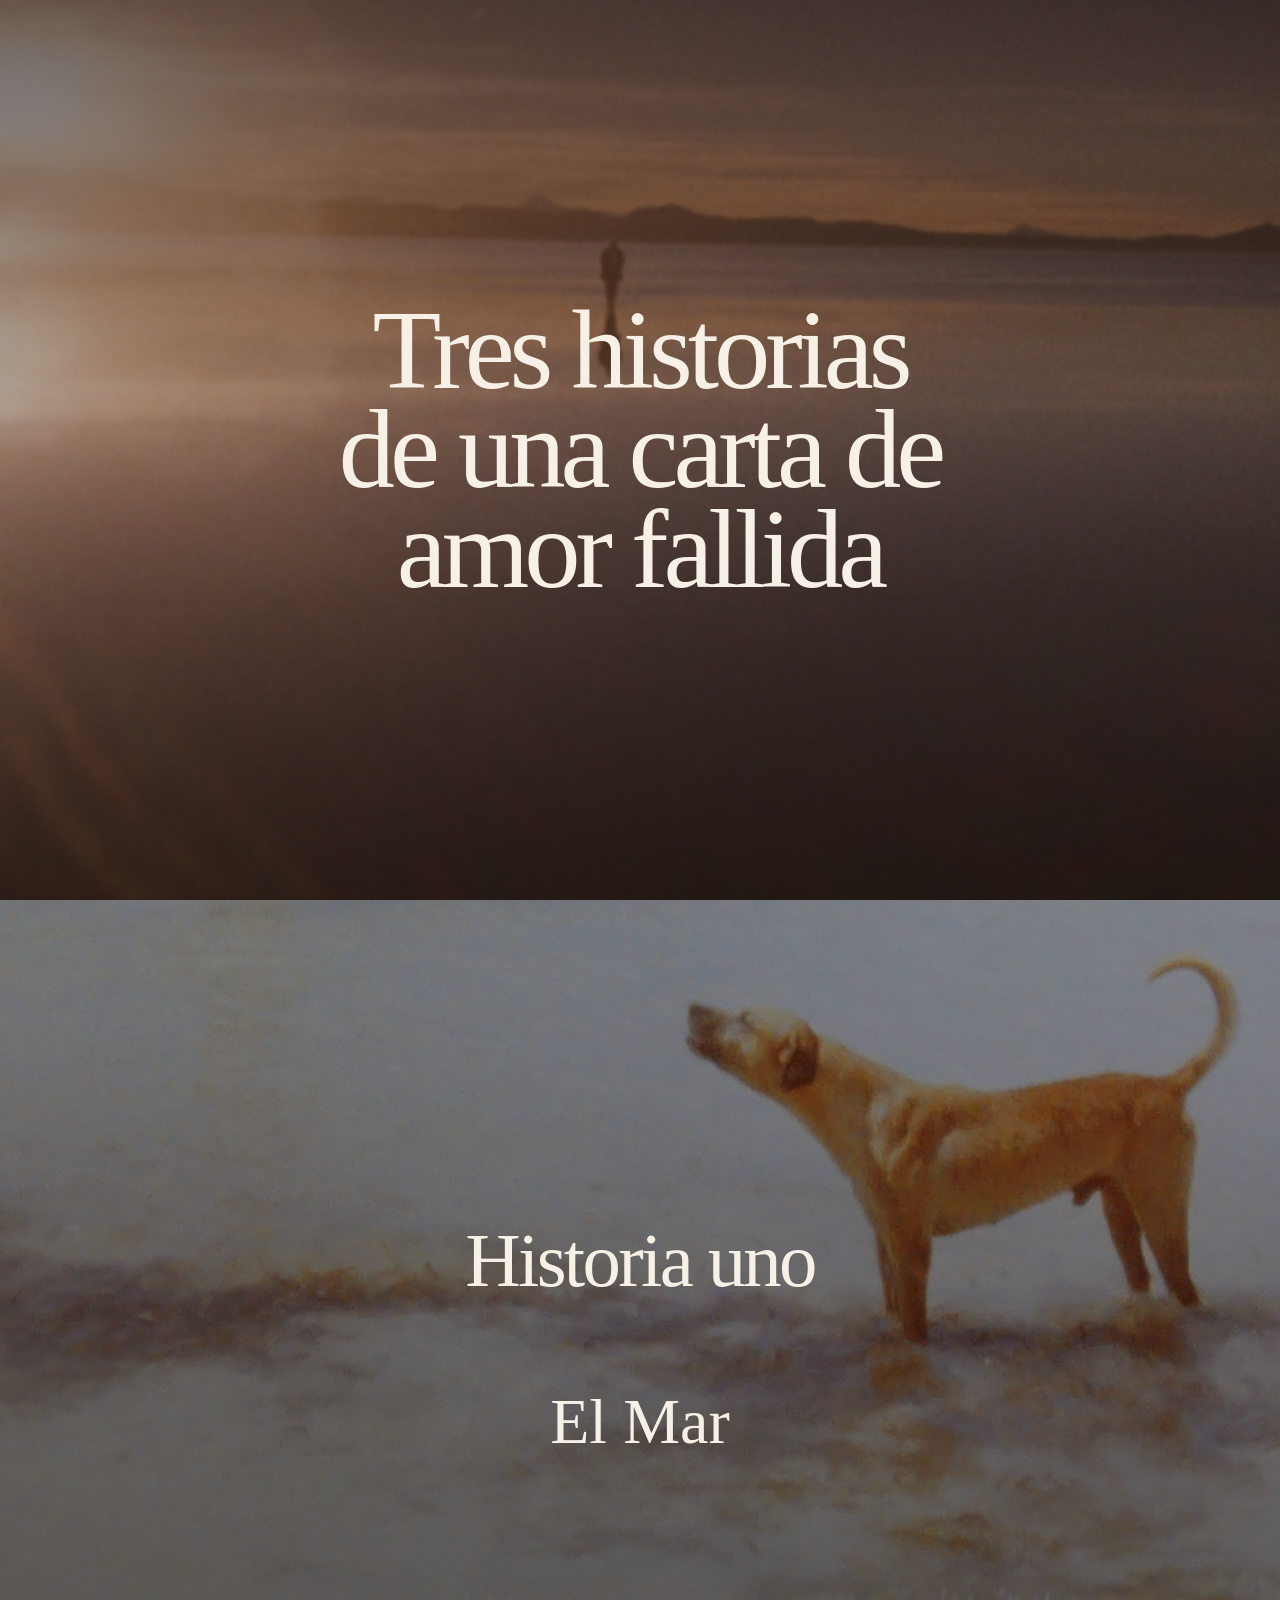
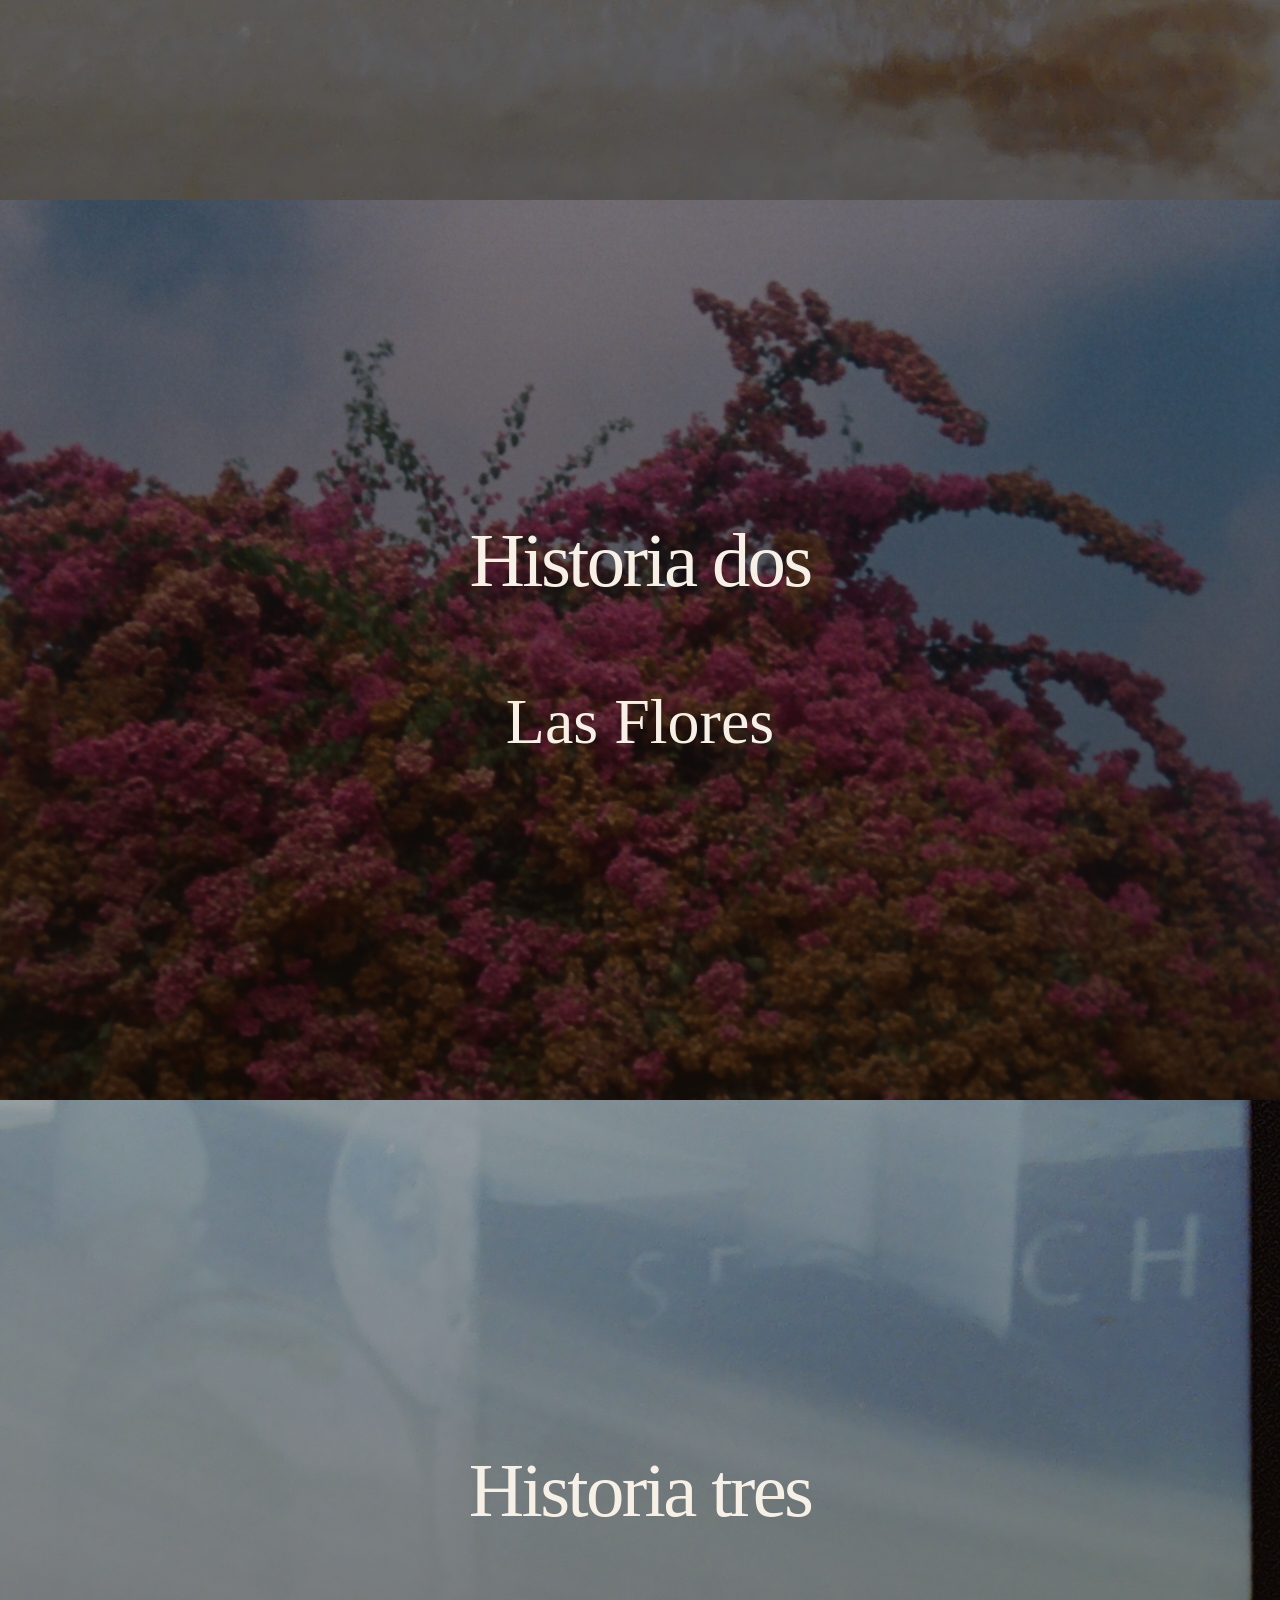
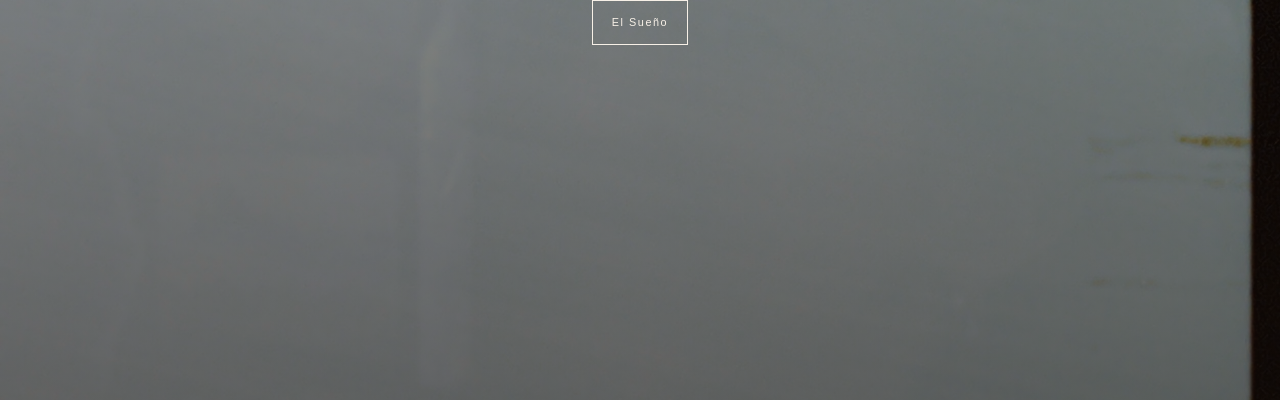
==== commit 728aa251: "imagenes trasnparentes" ====
--- a/index.html
+++ b/index.html
@@ -14,6 +14,17 @@
     <script src="app.js" defer></script>
   </head>
   <body>
+    <svg class="image-filters" xmlns="http://www.w3.org/2000/svg" aria-hidden="true" width="0" height="0">
+      <defs>
+        <filter id="white-illustration" color-interpolation-filters="sRGB">
+          <feColorMatrix in="SourceGraphic" type="matrix" values="0 0 0 0 1
+            0 0 0 0 1
+            0 0 0 0 1
+            -0.2126 -0.7152 -0.0722 0 1" result="white-lines" />
+          <feComposite in="white-lines" in2="SourceGraphic" operator="in" />
+        </filter>
+      </defs>
+    </svg>
     <a class="skip-link" href="#chapters">Saltar a las historias</a>
 
     <header class="hero" id="inicio">
--- a/styles.css
+++ b/styles.css
@@ -98,11 +98,12 @@
 .chapter {
   display: grid;
   place-items: center;
-  background: var(--brown);
-}
-
-.chapter--reverse {
-  background: #34231c;
+  background-color: var(--brown-deep);
+  background-image:
+    linear-gradient(180deg, rgba(20, 12, 8, 0.38), rgba(20, 12, 8, 0.62)),
+    var(--chapter-image);
+  background-position: center;
+  background-size: cover;
 }
 
 .chapter__panel {
@@ -323,3 +324,88 @@
     scroll-behavior: auto;
   }
 }
+
+/* Lectura por páginas sobre la fotografía de cada historia. */
+.chapter { position: relative; }
+.chapter__panel[hidden], .sea-reader[hidden] { display: none; }
+
+#historia-1 .story-link,
+#historia-2 .story-link {
+  border: 0;
+  font-family: var(--serif);
+  font-size: clamp(2.5rem, 5vw, 4.5rem);
+  letter-spacing: 0;
+}
+
+.sea-reader {
+  width: min(52rem, calc(100% - 2rem));
+  height: min(52rem, 92svh);
+  margin: 2rem auto;
+  padding: clamp(1rem, 3vw, 2.5rem);
+  display: flex;
+  flex-direction: column;
+  color: var(--cream);
+  background: rgba(25, 20, 17, 0.78);
+  border: 1px solid var(--line);
+  box-shadow: 0 1rem 4rem rgba(0, 0, 0, 0.2);
+}
+
+.sea-reader__header, .sea-reader__nav {
+  display: flex;
+  align-items: center;
+  justify-content: space-between;
+  gap: 0.75rem;
+  flex-shrink: 0;
+}
+
+.sea-reader h3 { margin: 0; font-size: 2rem; font-weight: 400; }
+.sea-reader__header { padding-bottom: 1rem; border-bottom: 1px solid var(--line); }
+.sea-reader__text {
+  flex: 1;
+  min-height: 0;
+  overflow-y: auto;
+  overscroll-behavior: contain;
+  padding: 1.5rem 0;
+  font-size: clamp(1.05rem, 1.7vw, 1.25rem);
+  line-height: 1.8;
+}
+.sea-reader__text p { margin: 0 0 1em; white-space: normal; }
+.sea-reader__nav { padding-top: 1rem; border-top: 1px solid var(--line); }
+.sea-reader button {
+  padding: 0.65rem 0.4rem;
+  color: inherit;
+  background: transparent;
+  border: 0;
+  font: inherit;
+  cursor: pointer;
+}
+.sea-reader button:disabled { opacity: 0.35; cursor: default; }
+.sea-reader button:focus-visible { outline: 2px solid var(--cream); outline-offset: 2px; }
+.sea-reader button:hover:enabled { text-decoration: underline; }
+.sea-reader__nav { font-size: clamp(0.75rem, 2.5vw, 0.95rem); }
+
+.sea-reader__text .story-divider {
+  text-align: center;
+}
+
+.sea-reader__text .story-illustration {
+  display: block;
+  width: auto;
+  max-width: 100%;
+  height: auto;
+  max-height: 16rem;
+  margin: 1.5rem auto;
+  background: transparent;
+  filter: url("#white-illustration");
+}
+
+.image-filters {
+  position: absolute;
+  overflow: hidden;
+  pointer-events: none;
+}
+
+.sea-reader__text .story-illustration--left {
+  margin-left: 0;
+  margin-right: auto;
+}
